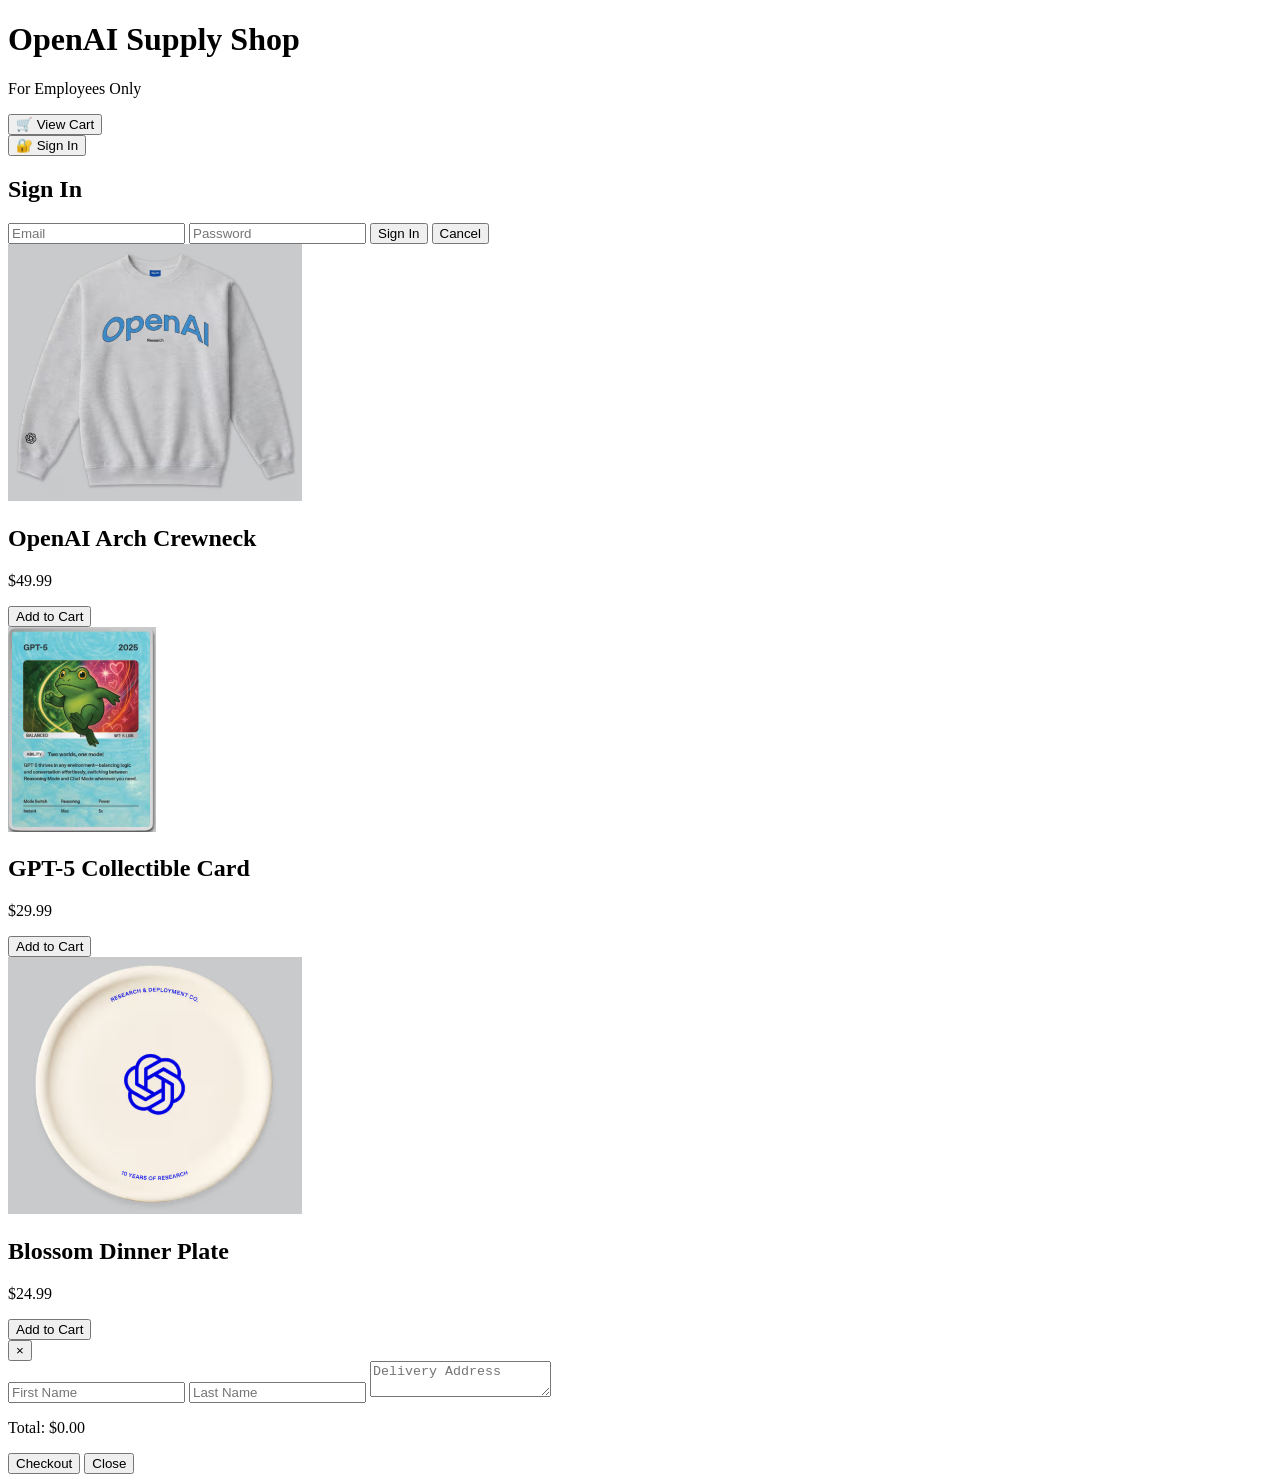
==== index.html @ 84d33f62 "Update index.html" ====
<!DOCTYPE html>
<html lang="en">
  <head>
    <meta charset="UTF-8" />
    <meta name="viewport" content="width=device-width, initial-scale=1.0" />
    <title>OpenAI Supply Shop</title>
    <script src="https://cdn.tailwindcss.com"></script>

    <!-- RudderStack v3 Snippet -->
    <script type="text/javascript">
      !function(){"use strict";window.RudderSnippetVersion="3.0.60";var e="rudderanalytics";window[e]||(window[e]=[])
      ;var rudderanalytics=window[e];if(Array.isArray(rudderanalytics)){
      if(true===rudderanalytics.snippetExecuted&&window.console&&console.error){
      console.error("RudderStack JavaScript SDK snippet included more than once.")}else{rudderanalytics.snippetExecuted=true,
      window.rudderAnalyticsBuildType="legacy";var sdkBaseUrl="https://cdn.rudderlabs.com";var sdkVersion="v3"
      ;var sdkFileName="rsa.min.js";var scriptLoadingMode="async"
      ;var r=["setDefaultInstanceKey","load","ready","page","track","identify","alias","group","reset","setAnonymousId","startSession","endSession","consent"]
      ;for(var n=0;n<r.length;n++){var t=r[n];rudderanalytics[t]=function(r){return function(){var n
      ;Array.isArray(window[e])?rudderanalytics.push([r].concat(Array.prototype.slice.call(arguments))):null===(n=window[e][r])||void 0===n||n.apply(window[e],arguments)
      }}(t)}try{
      new Function('class Test{field=()=>{};test({prop=[]}={}){return prop?(prop?.property??[...prop]):import("");}}'),
      window.rudderAnalyticsBuildType="modern"}catch(i){}var d=document.head||document.getElementsByTagName("head")[0]
      ;var o=document.body||document.getElementsByTagName("body")[0];window.rudderAnalyticsAddScript=function(e,r,n){
      var t=document.createElement("script");t.src=e,t.setAttribute("data-loader","RS_JS_SDK"),r&&n&&t.setAttribute(r,n),
      "async"===scriptLoadingMode?t.async=true:"defer"===scriptLoadingMode&&(t.defer=true),
      d?d.insertBefore(t,d.firstChild):o.insertBefore(t,o.firstChild)},window.rudderAnalyticsMount=function(){!function(){
      if("undefined"==typeof globalThis){var e;var r=function getGlobal(){
      return"undefined"!=typeof self?self:"undefined"!=typeof window?window:null}();r&&Object.defineProperty(r,"globalThis",{
      value:r,configurable:true})}
      }(),window.rudderAnalyticsAddScript("".concat(sdkBaseUrl,"/").concat(sdkVersion,"/").concat(window.rudderAnalyticsBuildType,"/").concat(sdkFileName),"data-rsa-write-key","38J7rvCii7TWqSXvjhEvXzQmPY5")
      },
      "undefined"==typeof Promise||"undefined"==typeof globalThis?window.rudderAnalyticsAddScript("https://polyfill-fastly.io/v3/polyfill.min.js?version=3.111.0&features=Symbol%2CPromise&callback=rudderAnalyticsMount"):window.rudderAnalyticsMount();
      }}}();
    </script>

    <!-- OneTrust Cookie Consent Notice -->
    <script type="text/javascript" src="https://cdn.cookielaw.org/consent/7c9b4dc8-bb26-4b56-b89b-e5fac96e61a6/OtAutoBlock.js"></script>
    <script src="https://cdn.cookielaw.org/scripttemplates/otSDKStub.js" type="text/javascript" charset="UTF-8" data-domain-script="7c9b4dc8-bb26-4b56-b89b-e5fac96e61a6"></script>

    <script>
      // Track OptanonWrapper and SDK state
      let optanonWrapperCallCount = 0;
      let rudderSdkLoaded = false;
      let rudderReadyProcessed = false;

      function OptanonWrapper() {
        optanonWrapperCallCount++;
        console.log(`OptanonWrapper called (${optanonWrapperCallCount} times)`);

        // Define consent groups
        const consentGroups = {
          targeting: "C0004",
          // performance: "C0002",
          functional: "C0003",
          social_media: "C0005",
          analytics: "C0007",
          necessary: "C0001"
        };

        // Check active consent categories
        const isCategoryActive = (catId) => {
          return typeof OptanonActiveGroups !== "undefined" && OptanonActiveGroups.indexOf(catId) > -1;
        };

        const userConsent = {
          targeting: isCategoryActive(consentGroups.targeting),
          functional: isCategoryActive(consentGroups.functional),
          social_media: isCategoryActive(consentGroups.social_media),
          analytics: isCategoryActive(consentGroups.analytics),
          necessary: isCategoryActive(consentGroups.necessary)
        };

        console.log("OptanonWrapper: User Consent", userConsent);
        console.log("OptanonWrapper: Consent Banner Closed", window.OneTrust ? window.OneTrust.IsAlertBoxClosed() : "OneTrust not loaded");
        console.log("OptanonWrapper: Analytics Consent (C0007)", userConsent.analytics);

        // Load RudderStack SDK only after consent banner is closed
        if (window.OneTrust && window.OneTrust.IsAlertBoxClosed() && !rudderSdkLoaded) {
          console.log("OptanonWrapper: Initializing RudderStack SDK after consent");
          try {
            rudderanalytics.load('38J7rvCii7TWqSXvjhEvXzQmPY5', 'https://rudderstacodk.dataplane.rudderstack.com', {
              consentManagement: {
                enabled: true,
                provider: "oneTrust"
              }
            });
            rudderSdkLoaded = true;
            console.log("OptanonWrapper: RudderStack SDK load called successfully");
          } catch (error) {
            console.error("OptanonWrapper: Error loading RudderStack SDK", error);
          }

          // Register ready callback
          try {
            rudderanalytics.ready(() => {
              if (!rudderReadyProcessed) {
                console.log("RudderStack SDK is ready");
                console.log("RudderStack queue before processing", window.rudderanalytics);
                try {
                  rudderanalytics.consent({
                    consent: userConsent
                  });
                  rudderanalytics.track("View Main Page");
                } catch (error) {
                  console.error("RudderStack ready: Error sending initial events", error);
                }
                rudderReadyProcessed = true;
              } else {
                console.log("RudderStack ready logic already processed, skipping");
              }
            });
          } catch (error) {
            console.error("OptanonWrapper: Error registering ready callback", error);
          }
        } else if (!window.OneTrust) {
          console.warn("OptanonWrapper: OneTrust not loaded, cannot check consent status");
        } else if (!window.OneTrust.IsAlertBoxClosed()) {
          console.log("OptanonWrapper: Consent banner still open, delaying SDK load");
        } else {
          console.log("OptanonWrapper: RudderStack SDK already loaded, skipping load");
        }

        // Listen for consent changes
        if (window.OneTrust && window.OneTrust.OnConsentChanged && rudderSdkLoaded) {
          window.OneTrust.OnConsentChanged(() => {
            console.log("OneTrust consent changed", OptanonActiveGroups);
            const updatedConsent = {
              targeting: isCategoryActive(consentGroups.targeting),
              // performance: isCategoryActive(consentGroups.performance),
              functional: isCategoryActive(consentGroups.functional),
              social_media: isCategoryActive(consentGroups.social_media),
              analytics: isCategoryActive(consentGroups.analytics),
              necessary: isCategoryActive(consentGroups.necessary)
            };
            console.log("Updating consent", updatedConsent);
            try {
              rudderanalytics.consent({
                consent: updatedConsent
              });
            } catch (error) {
              console.error("OneTrust consent changed: Error updating consent", error);
            }
          });
        }
      }
    </script>

    <script src="app.js" defer></script>
  </head>
  <body class="bg-gradient-to-b from-blue-200 to-white min-h-screen relative">
    <header class="text-center py-10">
      <h1 class="text-5xl font-bold text-blue-900">OpenAI Supply Shop</h1>
      <p class="text-lg mt-2">For Employees Only</p>
      <button id="cart-btn" class="mt-4 bg-blue-700 text-white px-4 py-2 rounded-lg hover:bg-blue-800">
        🛒 View Cart
      </button>
    </header>

    <div id="auth-section" class="absolute top-4 right-4">
      <button onclick="toggleSignIn()" class="bg-green-600 text-white px-4 py-2 rounded hover:bg-green-700">
        🔐 Sign In
      </button>
    </div>

    <div id="signin-modal" class="fixed inset-0 bg-black bg-opacity-50 hidden flex justify-center items-center z-50">
      <div class="bg-white rounded-lg p-6 w-80">
        <h2 class="text-xl font-bold mb-4">Sign In</h2>
        <input id="email" type="email" placeholder="Email" class="w-full px-3 py-2 border rounded mb-4" />
        <input id="password" type="password" placeholder="Password" class="w-full px-3 py-2 border rounded mb-4" />
        <button onclick="signIn()" class="bg-blue-700 text-white px-4 py-2 rounded hover:bg-blue-800 w-full">
          Sign In
        </button>
        <button onclick="toggleSignIn()" class="mt-2 text-sm text-red-600 underline w-full">
          Cancel
        </button>
      </div>
    </div>

    <main class="grid grid-cols-1 sm:grid-cols-2 md:grid-cols-3 gap-6 px-8 pb-12" id="product-list"></main>

    <div id="image-modal" class="fixed inset-0 bg-black bg-opacity-80 hidden flex justify-center items-center z-50">
      <div class="relative">
        <button onclick="closeImageModal()" class="absolute top-2 right-2 text-black text-xl font-bold">
          ×
        </button>
        <img id="modal-img" src="" class="max-h-[80vh] max-w-[90vw] rounded-lg shadow-lg" />
      </div>
    </div>

    <div class="hidden opacity-100"></div>

    <div id="toast" class="fixed bottom-4 right-4 bg-green-600 text-white px-4 py-2 rounded shadow-lg opacity-0 transition-opacity duration-300 z-50"></div>

    <div id="cart-modal" class="fixed inset-0 bg-black bg-opacity-50 hidden flex justify-center items-center z-50">
      <div class="bg-white rounded-lg p-6 w-80">
        <input id="first-name" type="text" placeholder="First Name" class="mt-2 w-full px-2 py-1 text-sm border rounded" />
        <input id="last-name" type="text" placeholder="Last Name" class="mt-2 w-full px-2 py-1 text-sm border rounded" />
        <textarea id="delivery-address" placeholder="Delivery Address" class="mt-2 w-full px-2 py-1 text-sm border rounded"></textarea>
        <ul id="cart-items" class="mt-4 space-y-2"></ul>
        <p id="total" class="mt-4 font-semibold text-sm">Total: $0.00</p>
        <div class="pb-24">
          <button class="mt-4 bg-blue-700 text-white px-4 py-2 rounded hover:bg-blue-800" onclick="checkout()">
            Checkout
          </button>
          <button class="mt-2 text-sm text-red-600 underline" onclick="toggleCart()">
            Close
          </button>
        </div>
      </div>
    </div>

    <!-- Cloudflare Challenge Script (Commented Out for Local Development) -->
    <!--
    <script>
      (function(){function c(){var b=a.contentDocument||a.contentWindow.document;if(b){var d=b.createElement('script');d.innerHTML="window.__CF$cv$params={r:'93926e5e1bb2b0db',t:'MTc0NjEzNTU2Mi4wMDAwMDA='};var a=document.createElement('script');a.nonce='';a.src='/cdn-cgi/challenge-platform/scripts/jsd/main.js';document.getElementsByTagName('head')[0].appendChild(a);";b.getElementsByTagName('head')[0].appendChild(d)}}if(document.body){var a=document.createElement('iframe');a.height=1;a.width=1;a.style.position='absolute';a.style.top=0;a.style.left=0;a.style.border='none';a.style.visibility='hidden';document.body.appendChild(a);if('loading'!==document.readyState)c();else if(window.addEventListener)document.addEventListener('DOMContentLoaded',c);else{var e=document.onreadystatechange||function(){};document.onreadystatechange=function(b){e(b);'loading'!==document.readyState&&(document.onreadystatechange=e,c())}}}})();
    </script>
    -->
    <!-- Re-enable the Cloudflare script above when deploying to a Cloudflare-hosted environment -->
  </body>
</html>
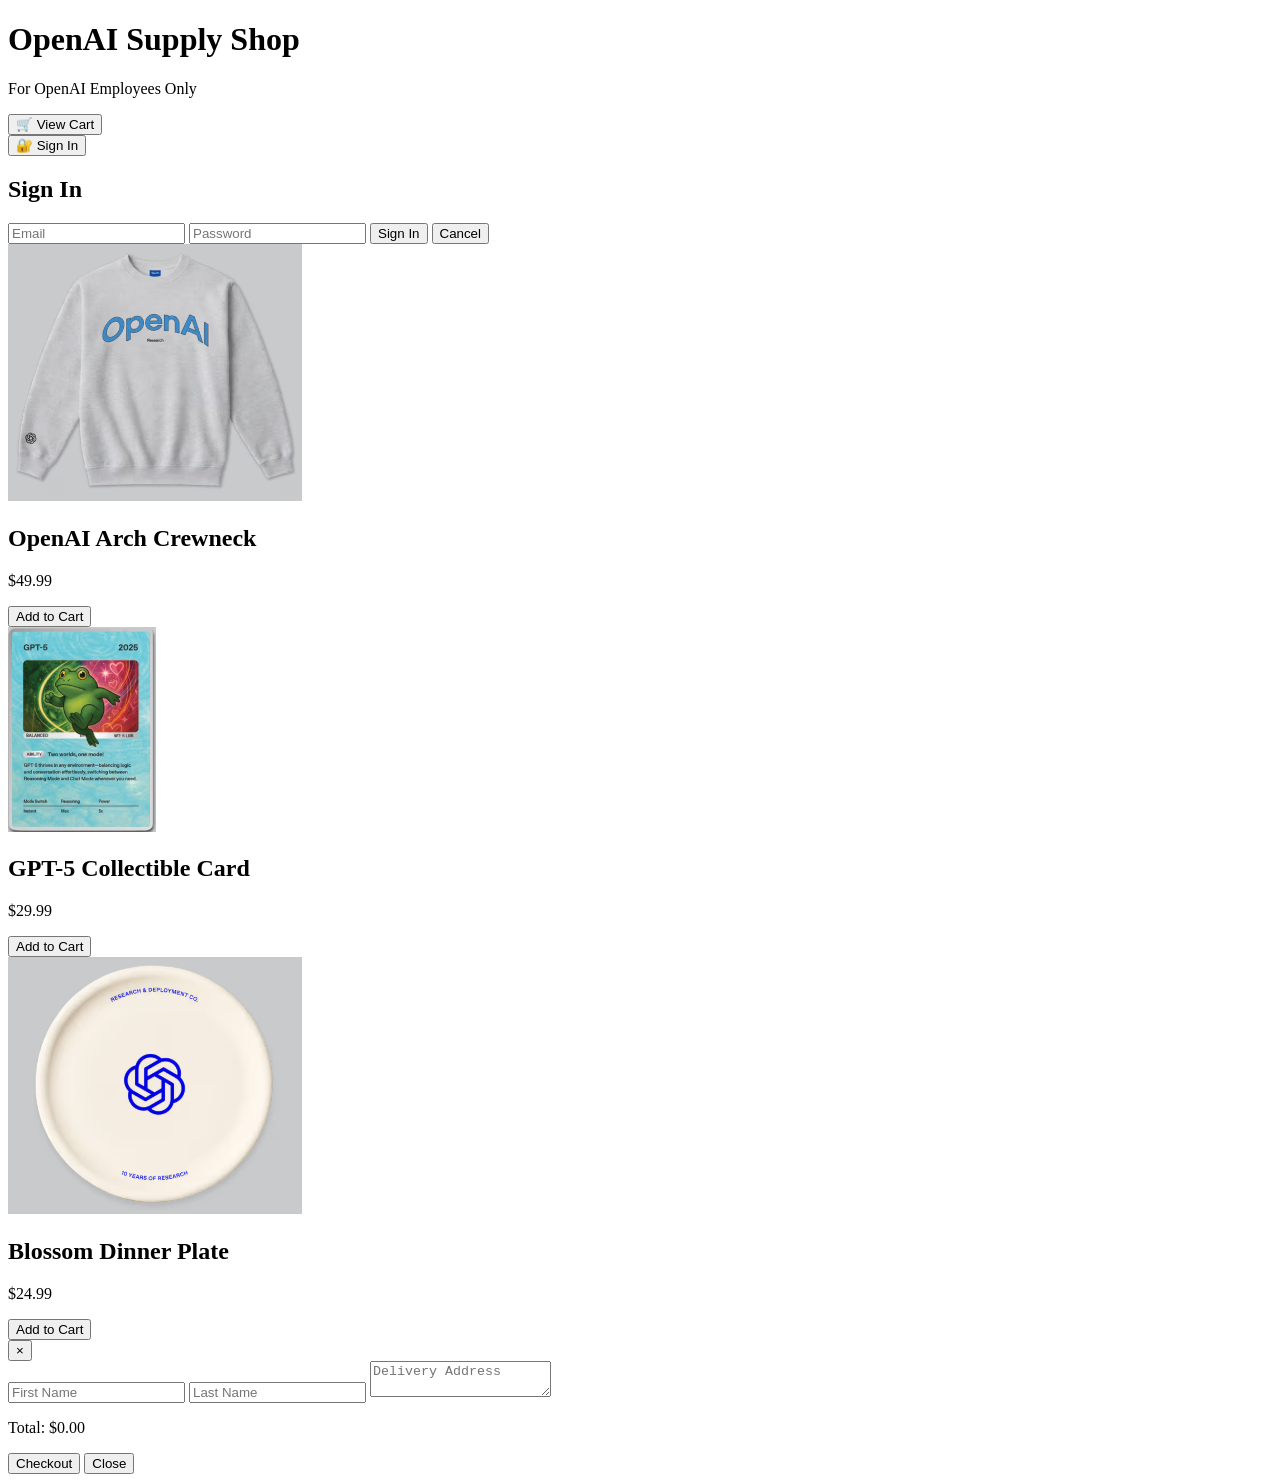
==== commit a6ae5931: "Update index.html" ====
--- a/index.html
+++ b/index.html
@@ -27,7 +27,7 @@
       if("undefined"==typeof globalThis){var e;var r=function getGlobal(){
       return"undefined"!=typeof self?self:"undefined"!=typeof window?window:null}();r&&Object.defineProperty(r,"globalThis",{
       value:r,configurable:true})}
-      }(),window.rudderAnalyticsAddScript("".concat(sdkBaseUrl,"/").concat(sdkVersion,"/").concat(window.rudderAnalyticsBuildType,"/").concat(sdkFileName),"data-rsa-write-key","38J7rvCii7TWqSXvjhEvXzQmPY5")
+      }(),window.rudderAnalyticsAddScript("".concat(sdkBaseUrl,"/").concat(sdkVersion,"/").concat(window.rudderAnalyticsBuildType,"/").concat(sdkFileName),"data-rsa-write-key","38M0s7FW2z1pCcGnZx37rjQuKWt")
       },
       "undefined"==typeof Promise||"undefined"==typeof globalThis?window.rudderAnalyticsAddScript("https://polyfill-fastly.io/v3/polyfill.min.js?version=3.111.0&features=Symbol%2CPromise&callback=rudderAnalyticsMount"):window.rudderAnalyticsMount();
       }}}();
@@ -78,7 +78,7 @@
         if (window.OneTrust && window.OneTrust.IsAlertBoxClosed() && !rudderSdkLoaded) {
           console.log("OptanonWrapper: Initializing RudderStack SDK after consent");
           try {
-            rudderanalytics.load('38J7rvCii7TWqSXvjhEvXzQmPY5', 'https://rudderstacodk.dataplane.rudderstack.com', {
+            rudderanalytics.load('38M0s7FW2z1pCcGnZx37rjQuKWt', 'https://openaitomjvmts.dataplane.rudderstack.com', {
               consentManagement: {
                 enabled: true,
                 provider: "oneTrust"
@@ -150,7 +150,7 @@
   <body class="bg-gradient-to-b from-blue-200 to-white min-h-screen relative">
     <header class="text-center py-10">
       <h1 class="text-5xl font-bold text-blue-900">OpenAI Supply Shop</h1>
-      <p class="text-lg mt-2">For Employees Only</p>
+      <p class="text-lg mt-2">For OpenAI Employees Only</p>
       <button id="cart-btn" class="mt-4 bg-blue-700 text-white px-4 py-2 rounded-lg hover:bg-blue-800">
         🛒 View Cart
       </button>
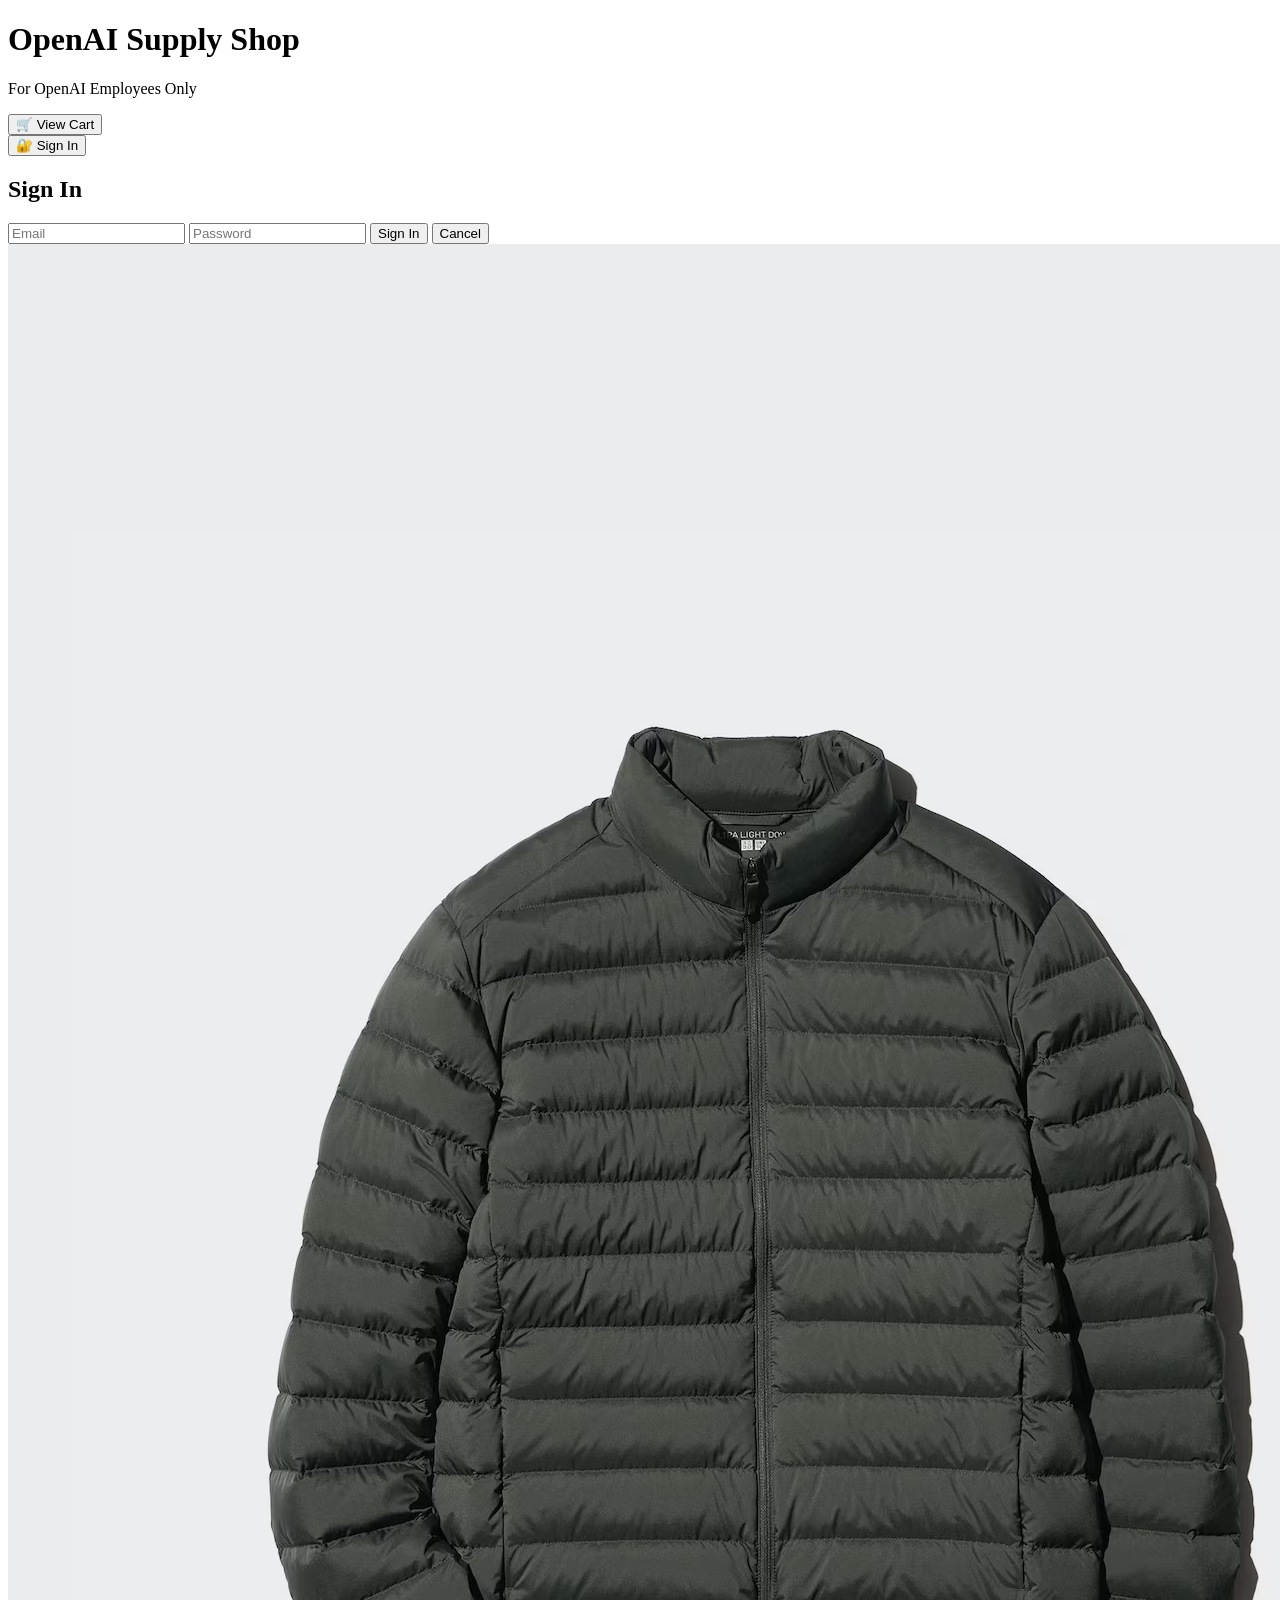
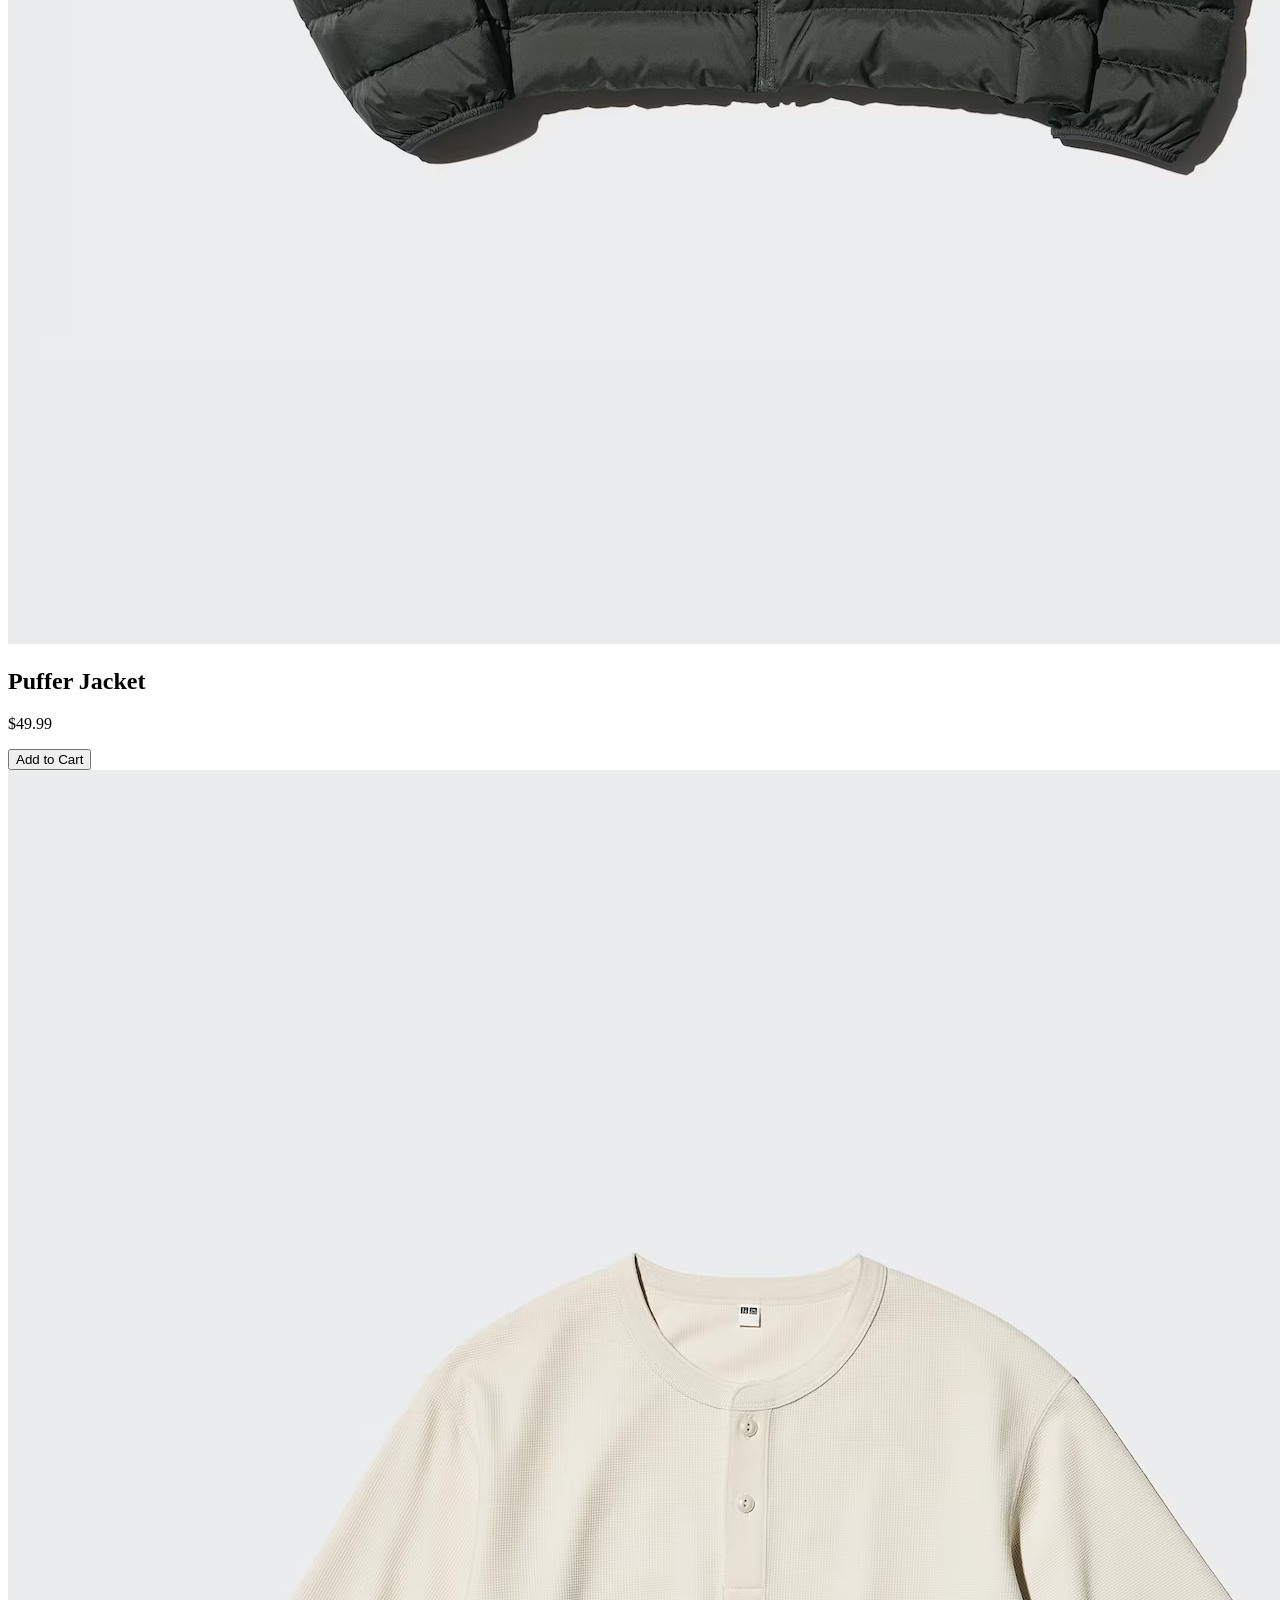
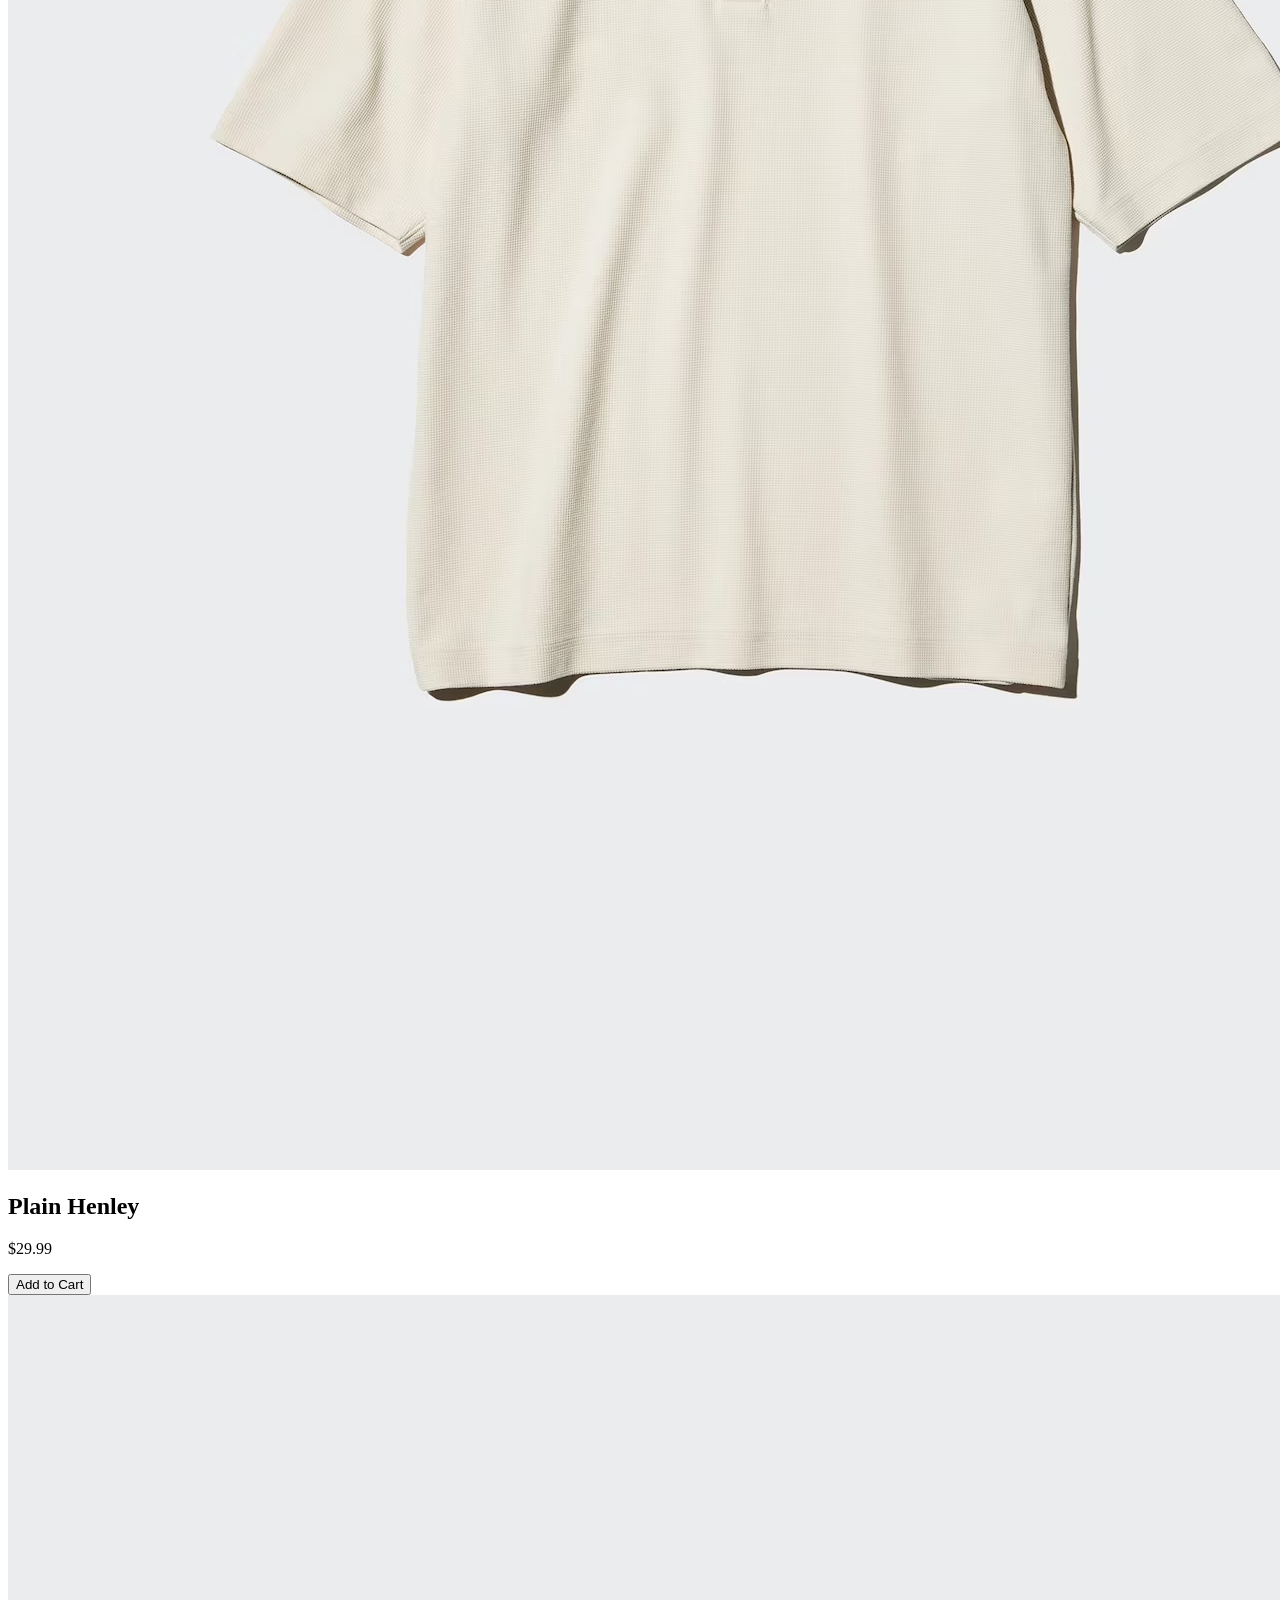
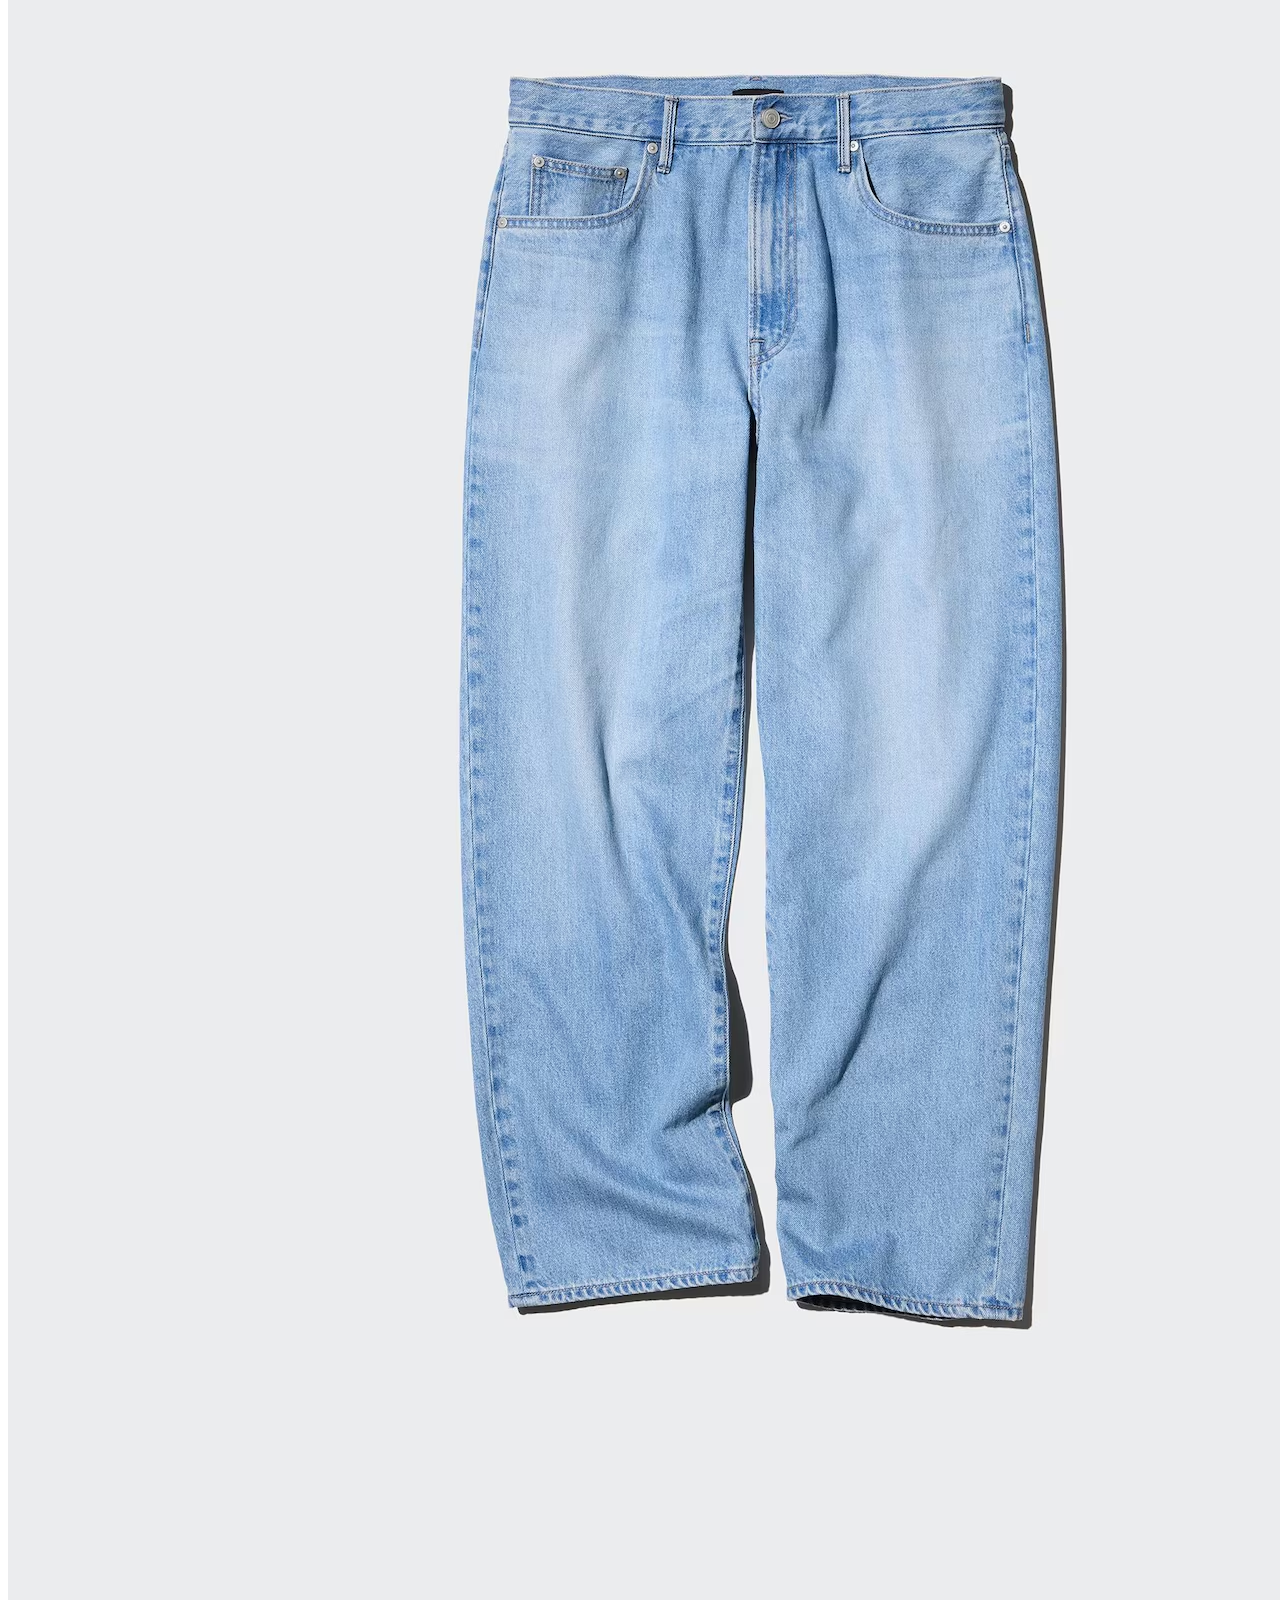
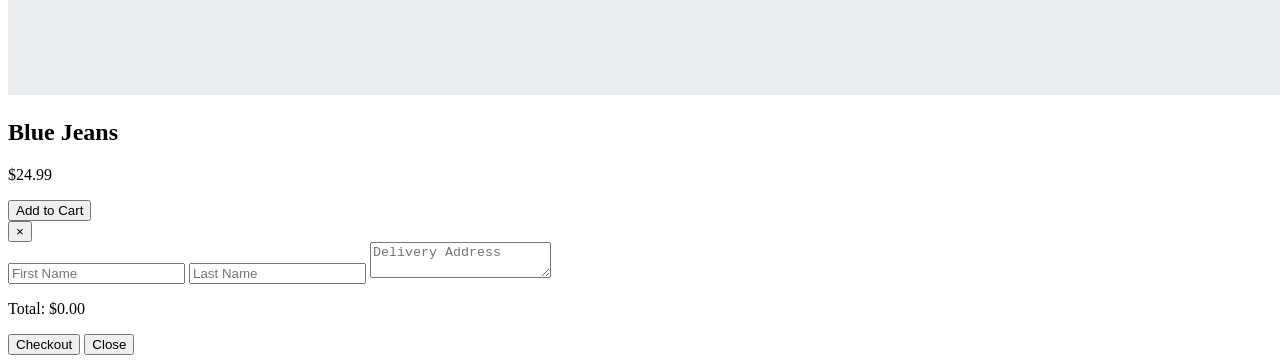
==== commit 8689c407: "Update index.html" ====
--- a/index.html
+++ b/index.html
@@ -27,7 +27,7 @@
       if("undefined"==typeof globalThis){var e;var r=function getGlobal(){
       return"undefined"!=typeof self?self:"undefined"!=typeof window?window:null}();r&&Object.defineProperty(r,"globalThis",{
       value:r,configurable:true})}
-      }(),window.rudderAnalyticsAddScript("".concat(sdkBaseUrl,"/").concat(sdkVersion,"/").concat(window.rudderAnalyticsBuildType,"/").concat(sdkFileName),"data-rsa-write-key","38M0s7FW2z1pCcGnZx37rjQuKWt")
+      }(),window.rudderAnalyticsAddScript("".concat(sdkBaseUrl,"/").concat(sdkVersion,"/").concat(window.rudderAnalyticsBuildType,"/").concat(sdkFileName),"data-rsa-write-key","2OvV4mlg8kveN6sdbImEy5hRnyG")
       },
       "undefined"==typeof Promise||"undefined"==typeof globalThis?window.rudderAnalyticsAddScript("https://polyfill-fastly.io/v3/polyfill.min.js?version=3.111.0&features=Symbol%2CPromise&callback=rudderAnalyticsMount"):window.rudderAnalyticsMount();
       }}}();
@@ -78,7 +78,7 @@
         if (window.OneTrust && window.OneTrust.IsAlertBoxClosed() && !rudderSdkLoaded) {
           console.log("OptanonWrapper: Initializing RudderStack SDK after consent");
           try {
-            rudderanalytics.load('38M0s7FW2z1pCcGnZx37rjQuKWt', 'https://openaitomjvmts.dataplane.rudderstack.com', {
+            rudderanalytics.load('2OvV4mlg8kveN6sdbImEy5hRnyG', 'https://rudderstacodk.dataplane.rudderstack.com', {
               consentManagement: {
                 enabled: true,
                 provider: "oneTrust"
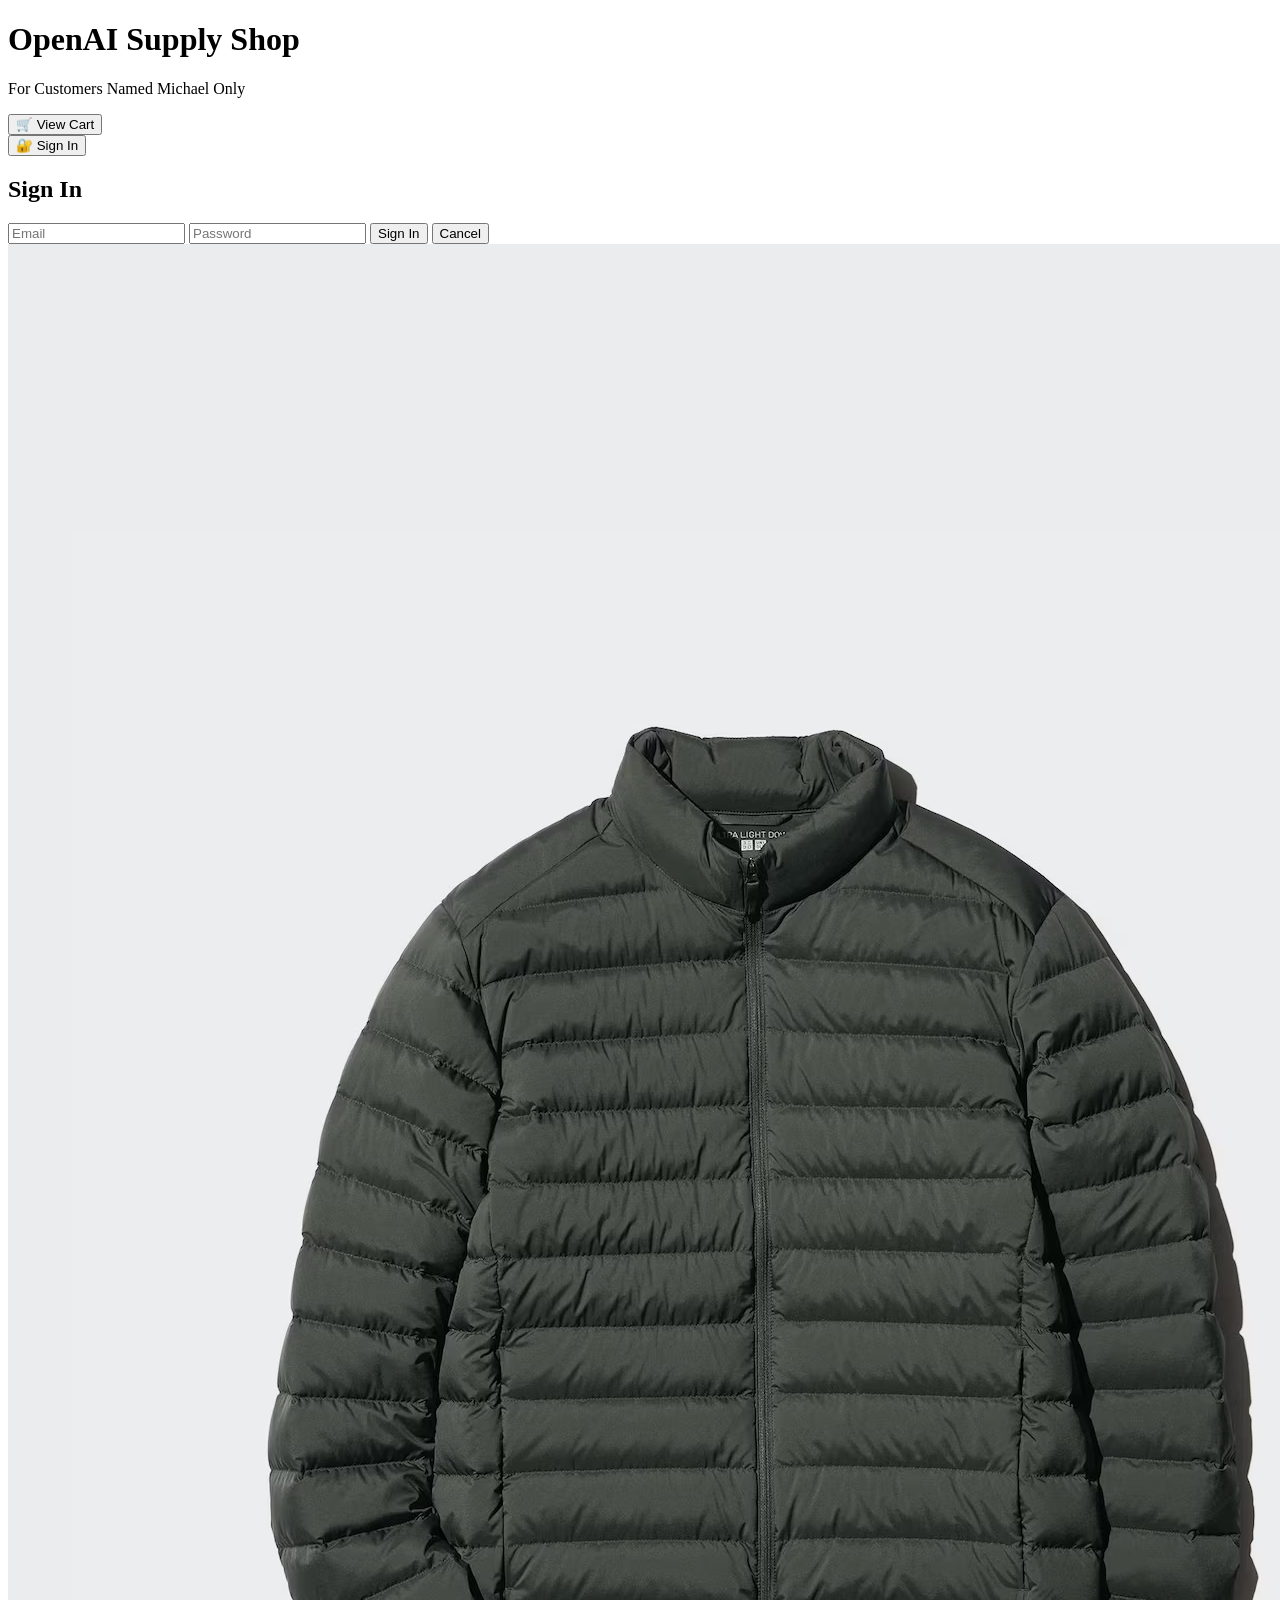
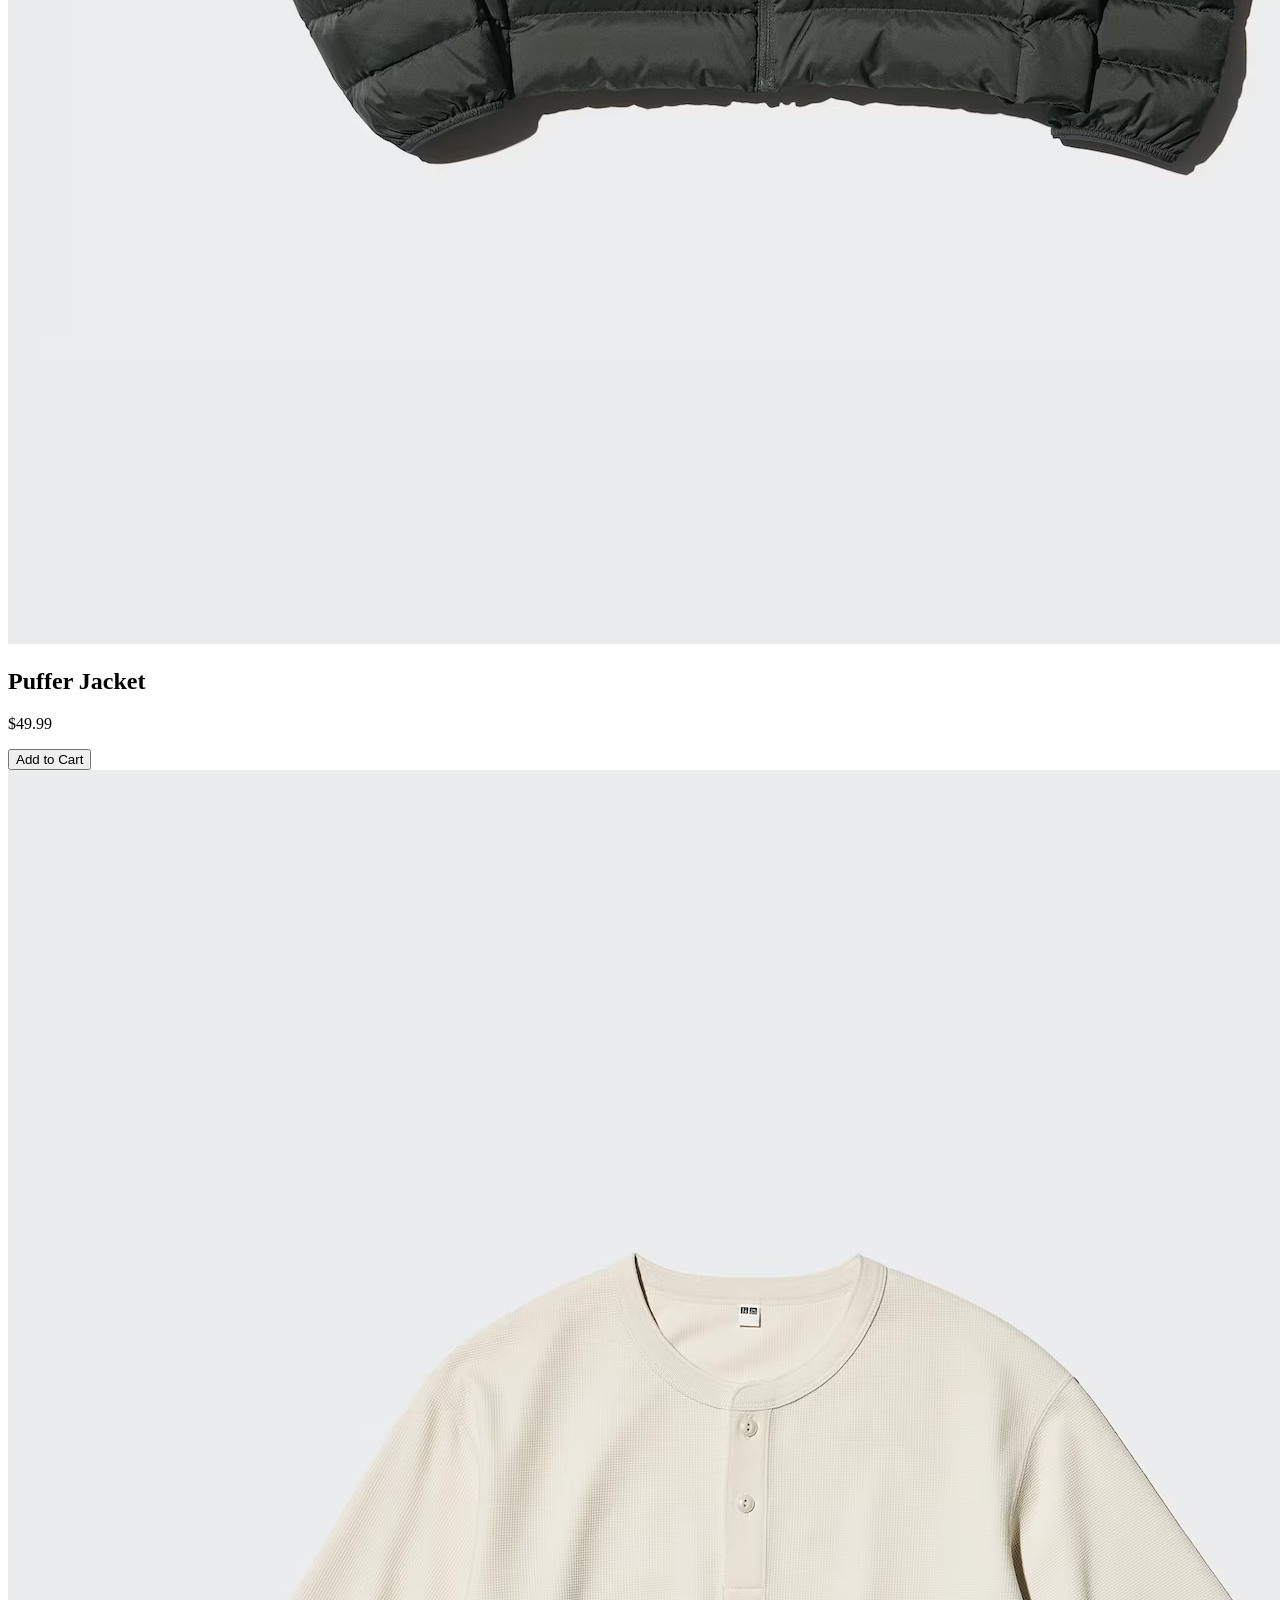
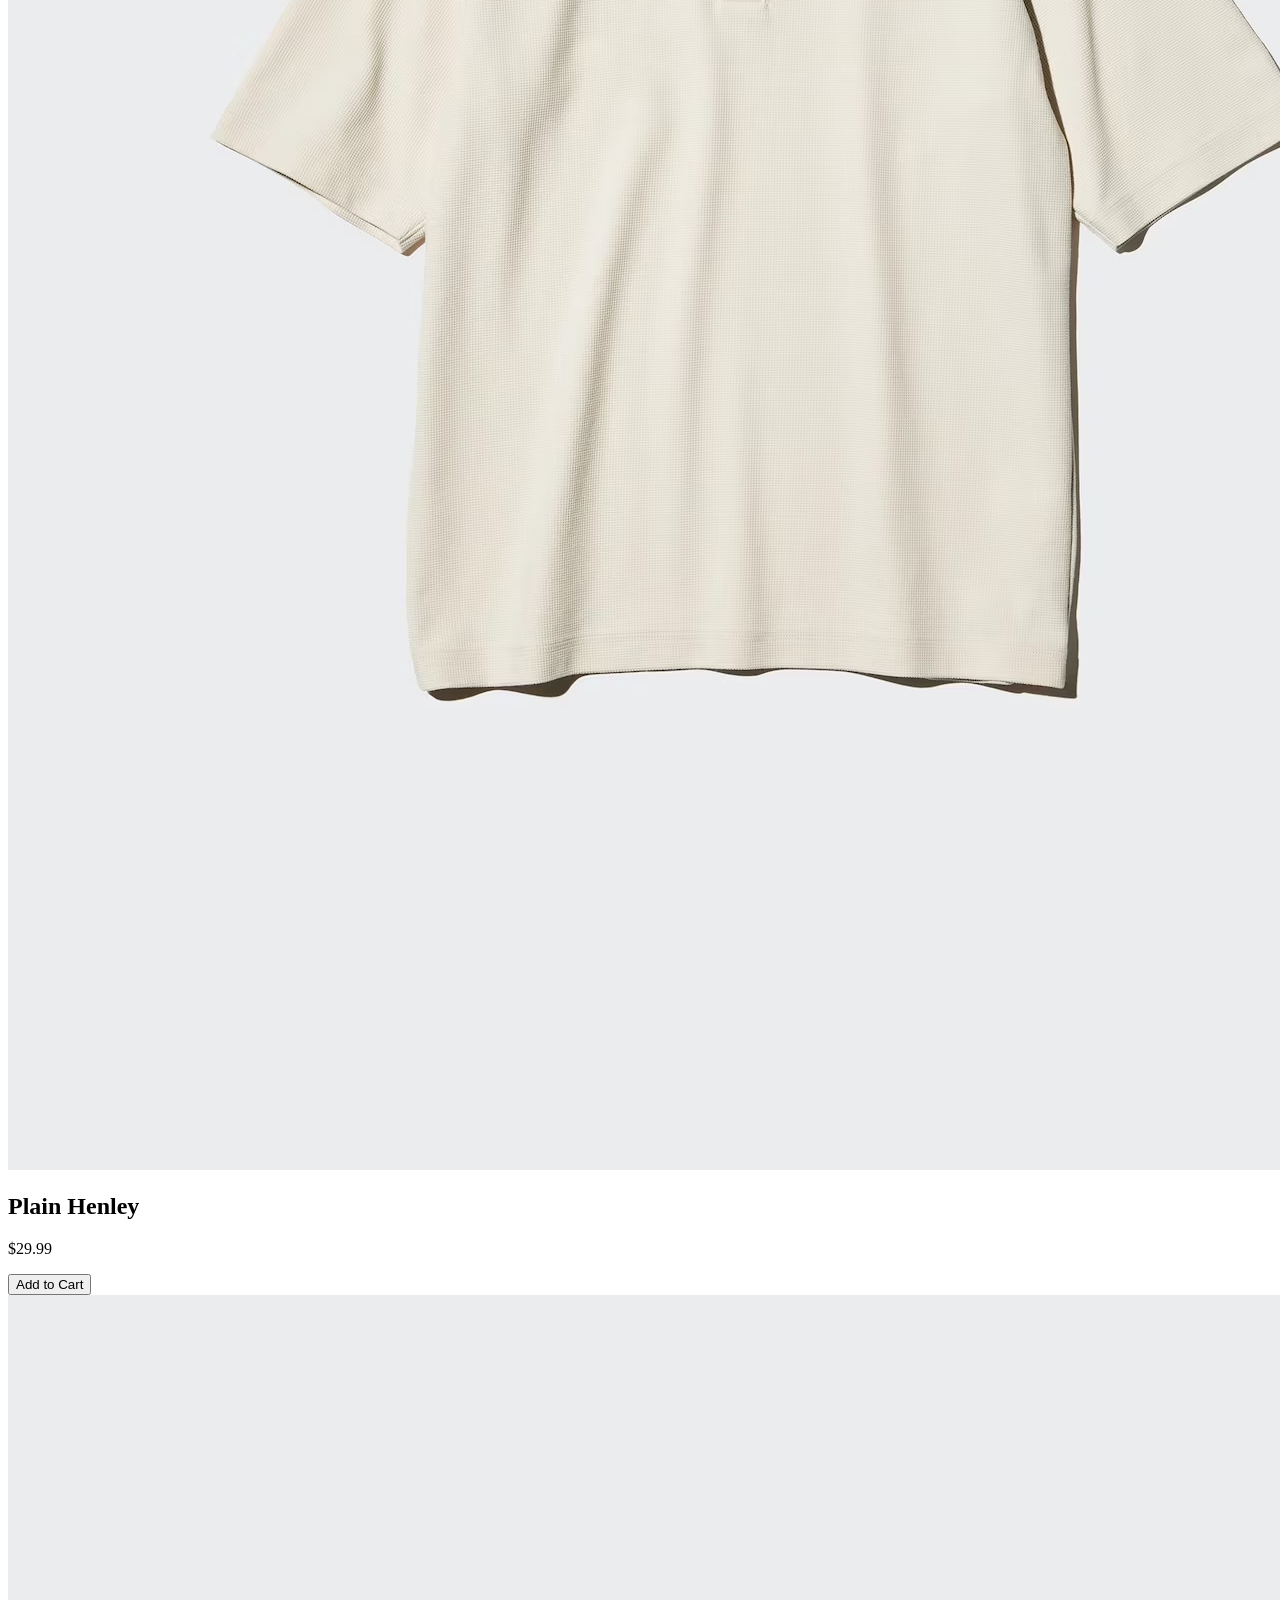
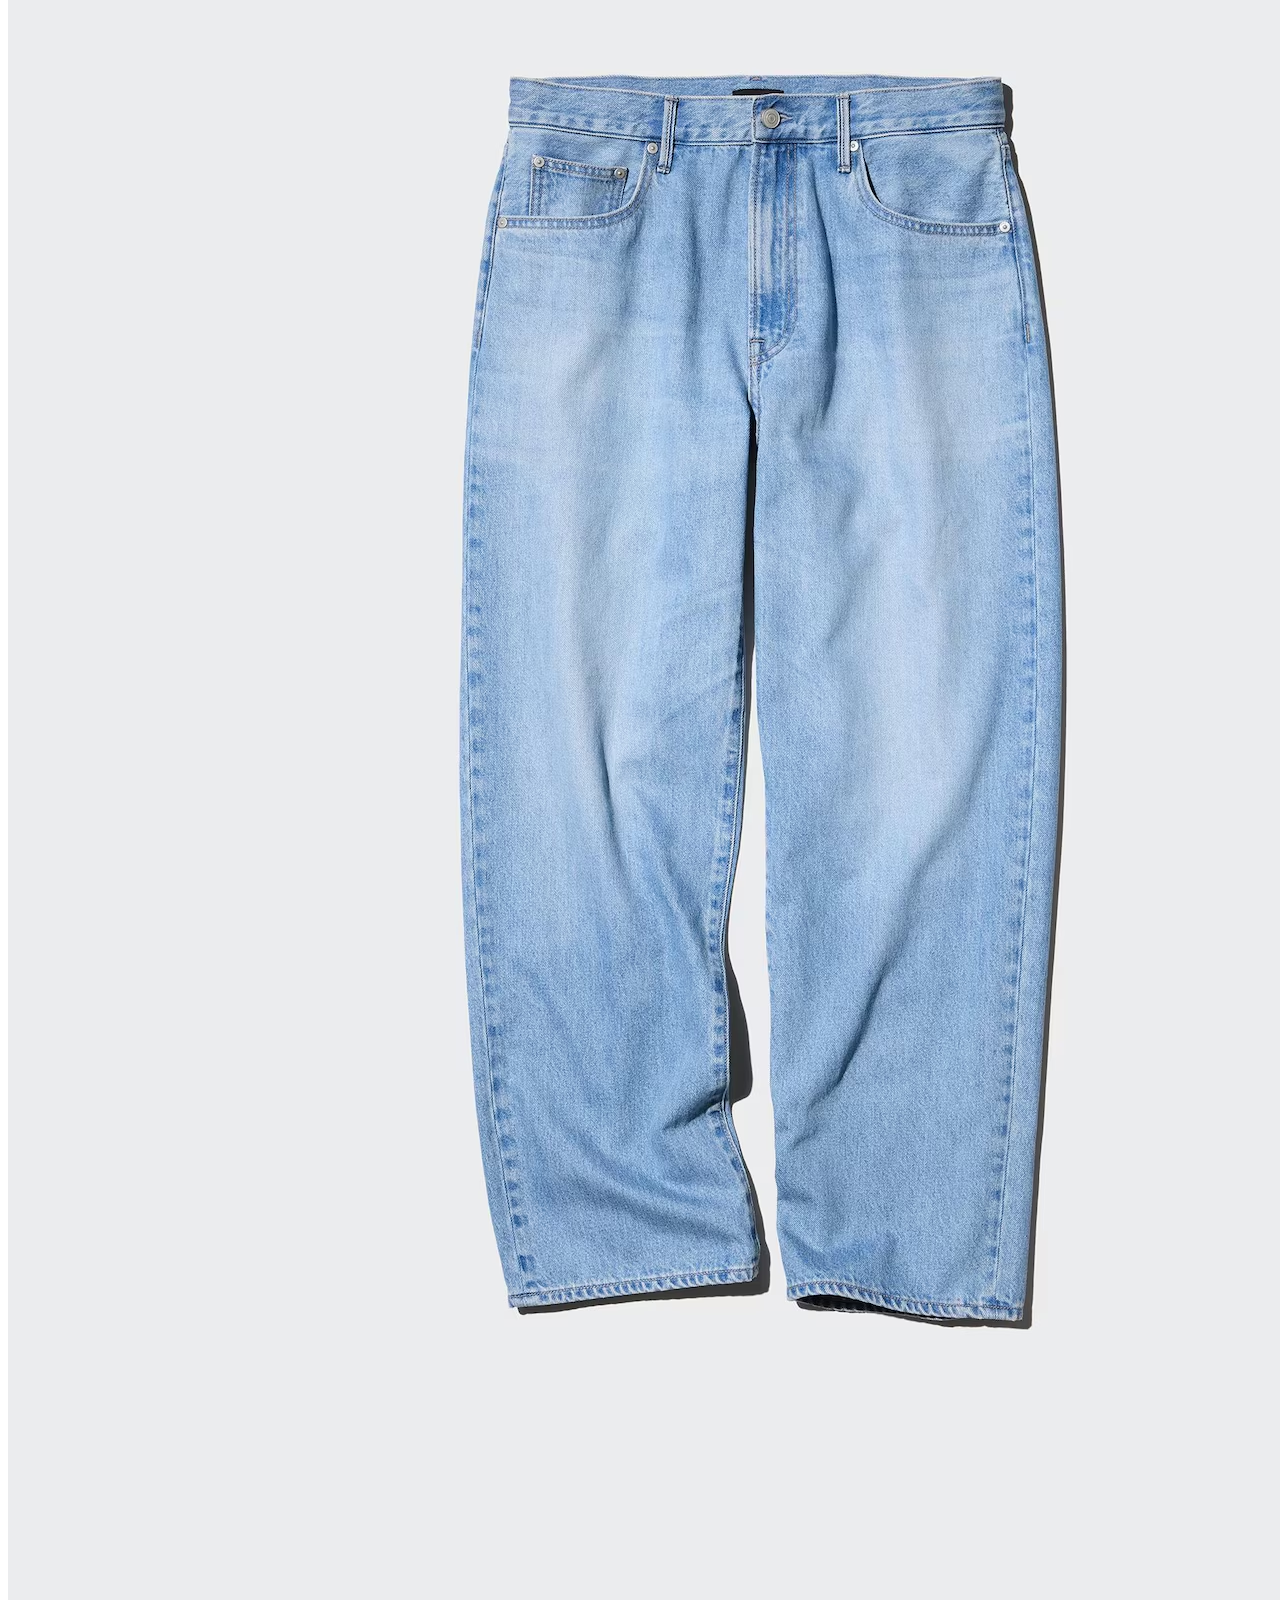
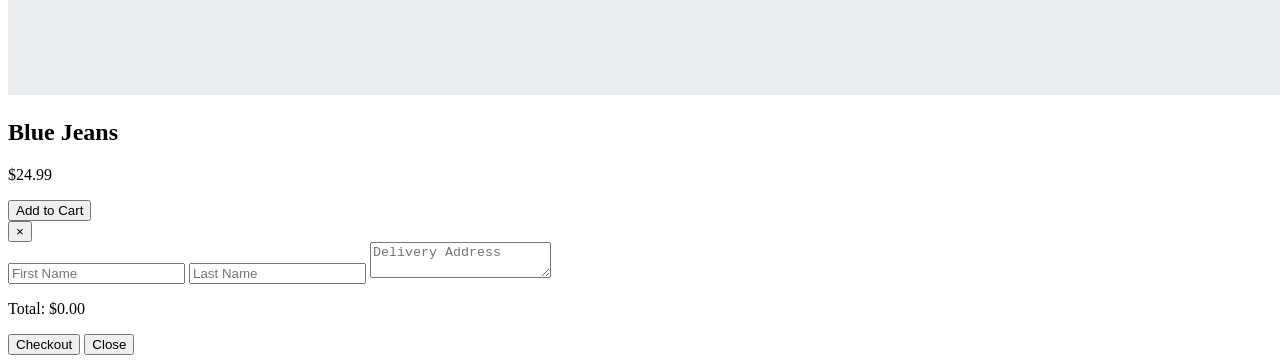
==== commit d6e3533b: "Update index.html" ====
--- a/index.html
+++ b/index.html
@@ -3,7 +3,7 @@
   <head>
     <meta charset="UTF-8" />
     <meta name="viewport" content="width=device-width, initial-scale=1.0" />
-    <title>OpenAI Supply Shop</title>
+    <title>Michael's Store But Not To Be Confused with Michaels</title>
     <script src="https://cdn.tailwindcss.com"></script>
 
     <!-- RudderStack v3 Snippet -->
@@ -150,7 +150,7 @@
   <body class="bg-gradient-to-b from-blue-200 to-white min-h-screen relative">
     <header class="text-center py-10">
       <h1 class="text-5xl font-bold text-blue-900">OpenAI Supply Shop</h1>
-      <p class="text-lg mt-2">For OpenAI Employees Only</p>
+      <p class="text-lg mt-2">For Customers Named Michael Only</p>
       <button id="cart-btn" class="mt-4 bg-blue-700 text-white px-4 py-2 rounded-lg hover:bg-blue-800">
         🛒 View Cart
       </button>
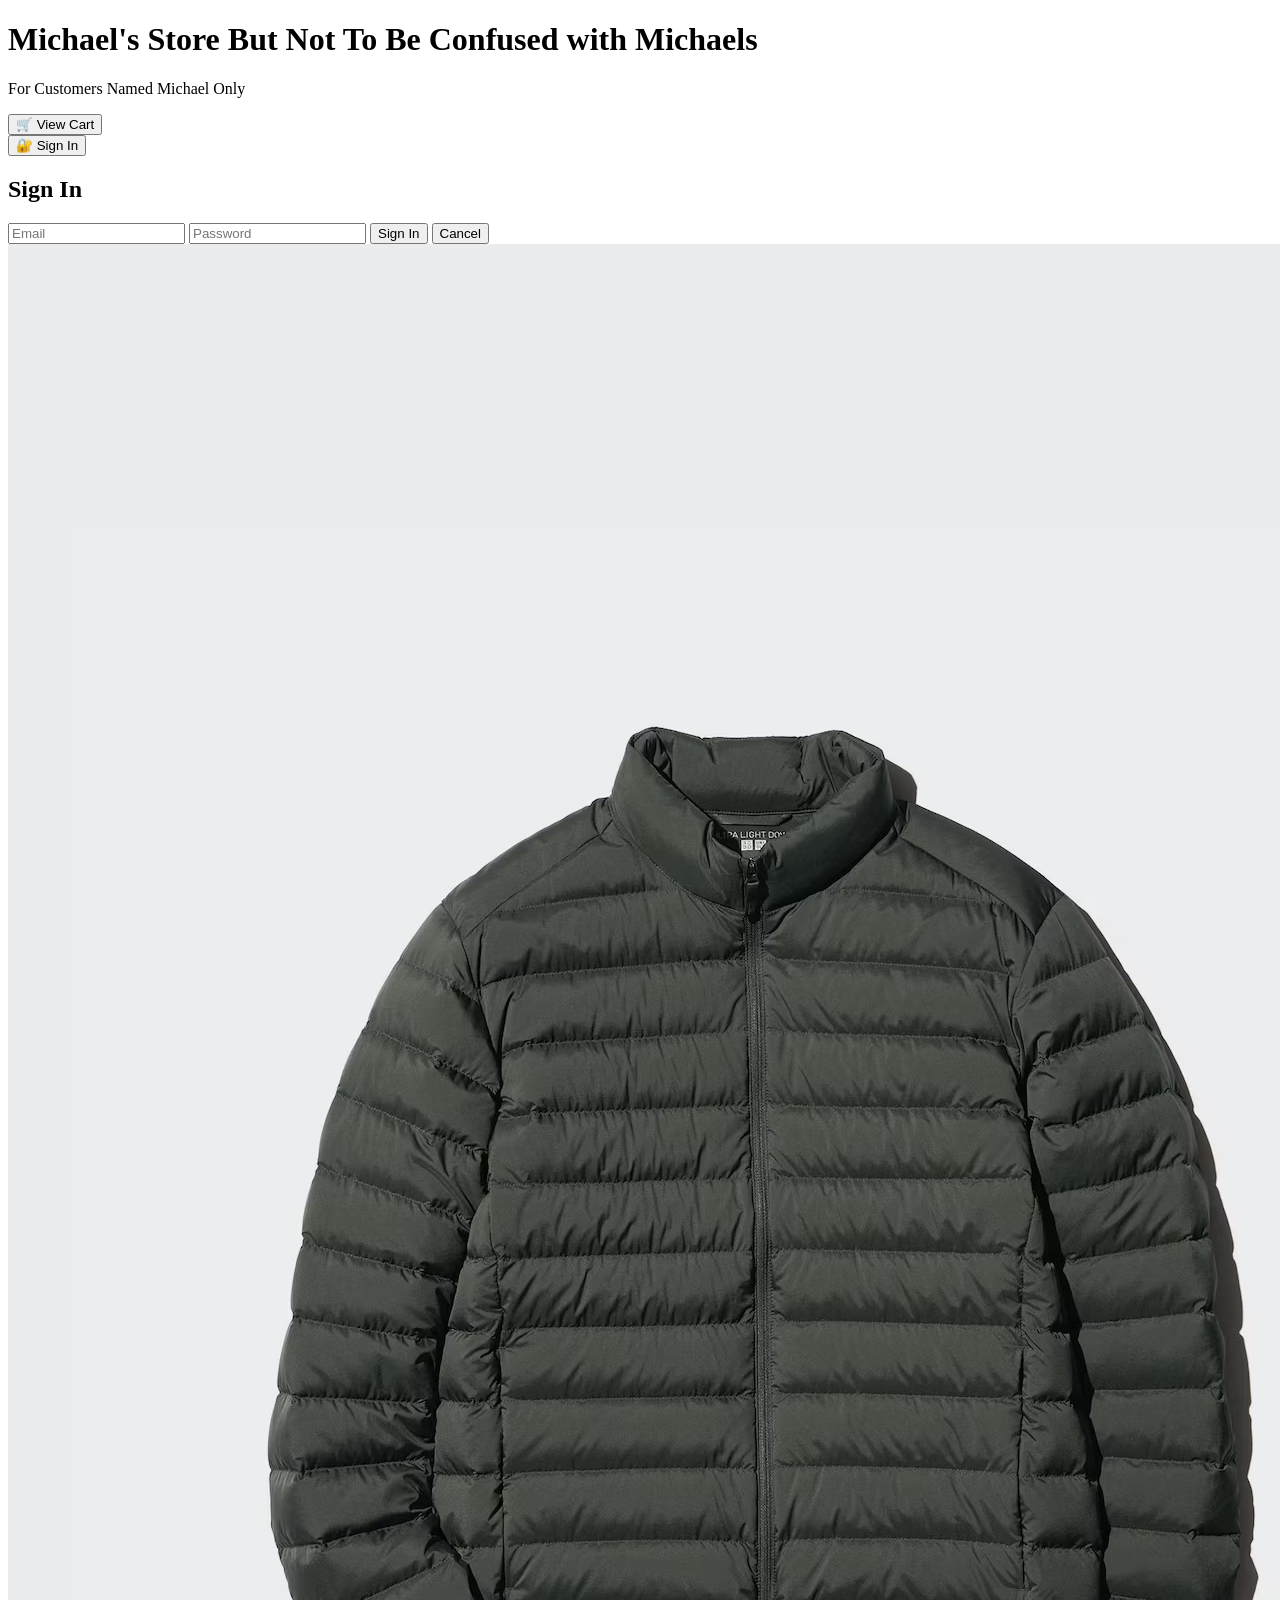
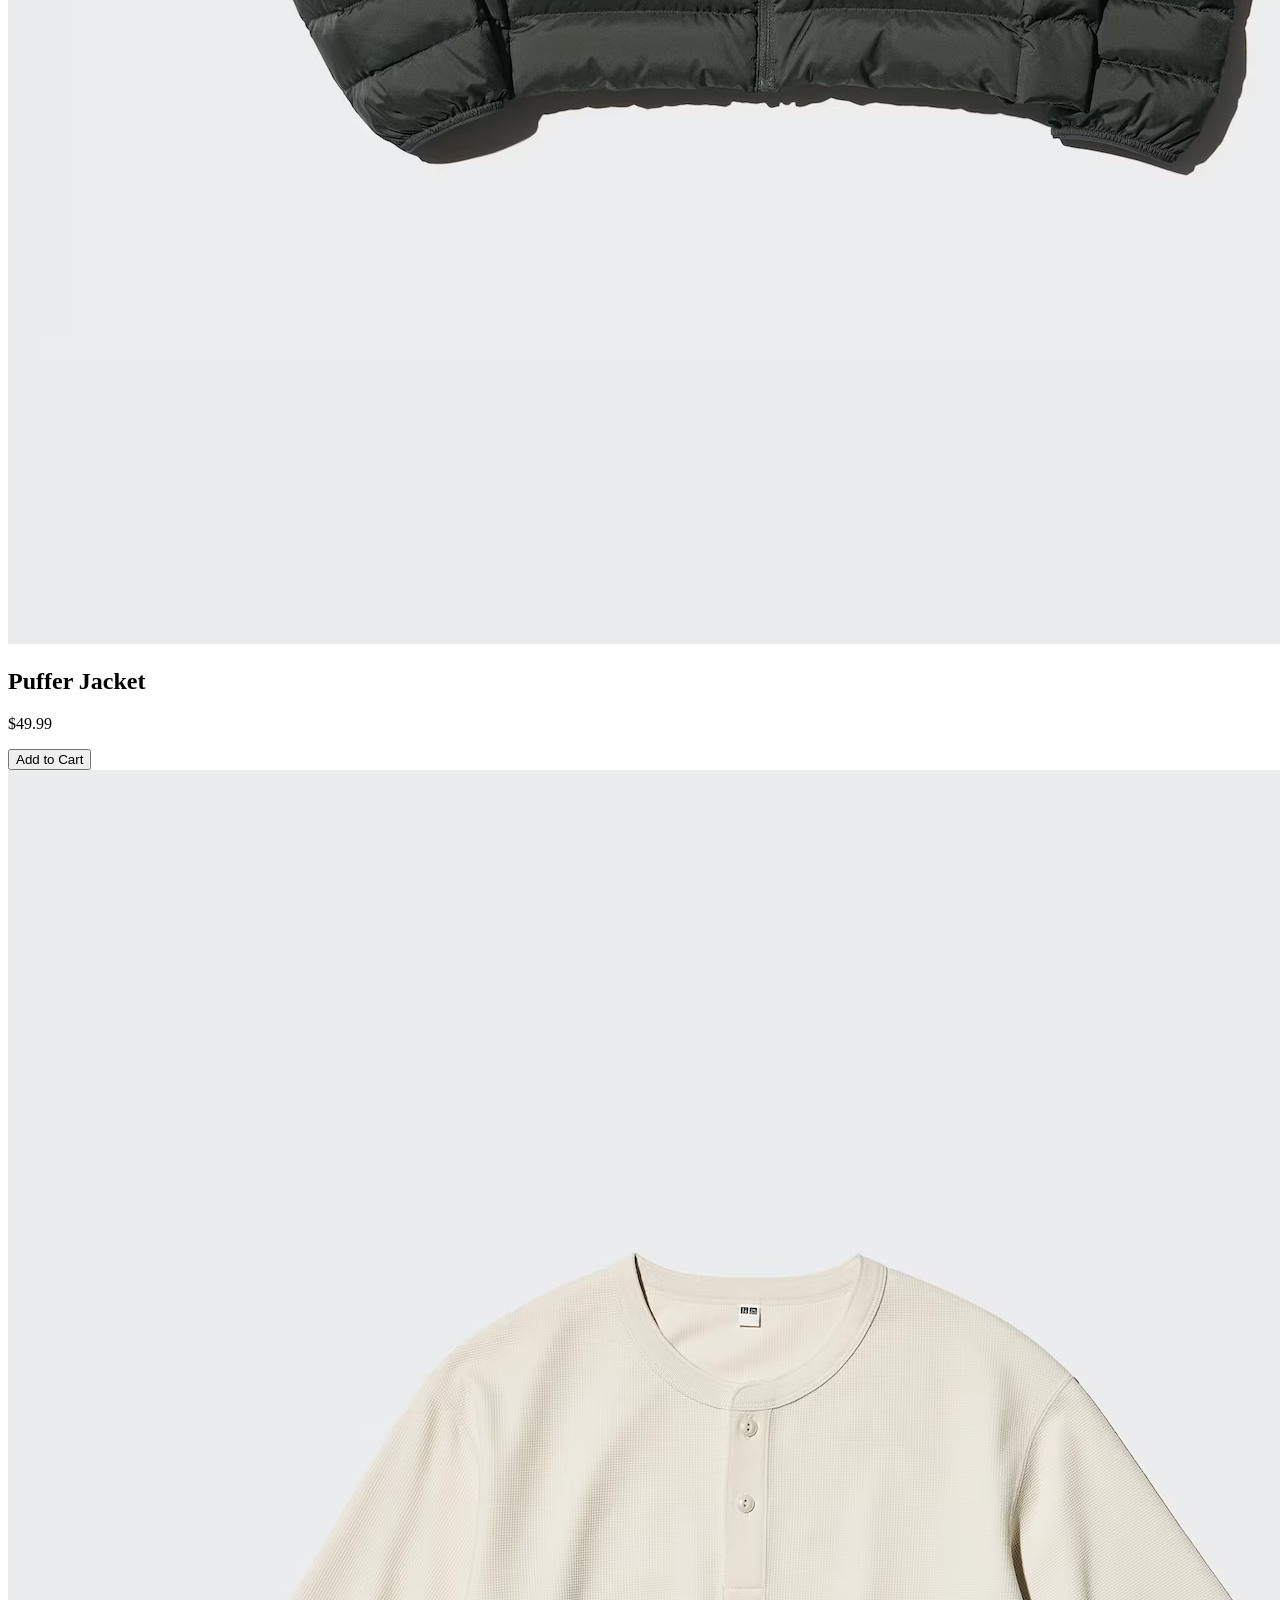
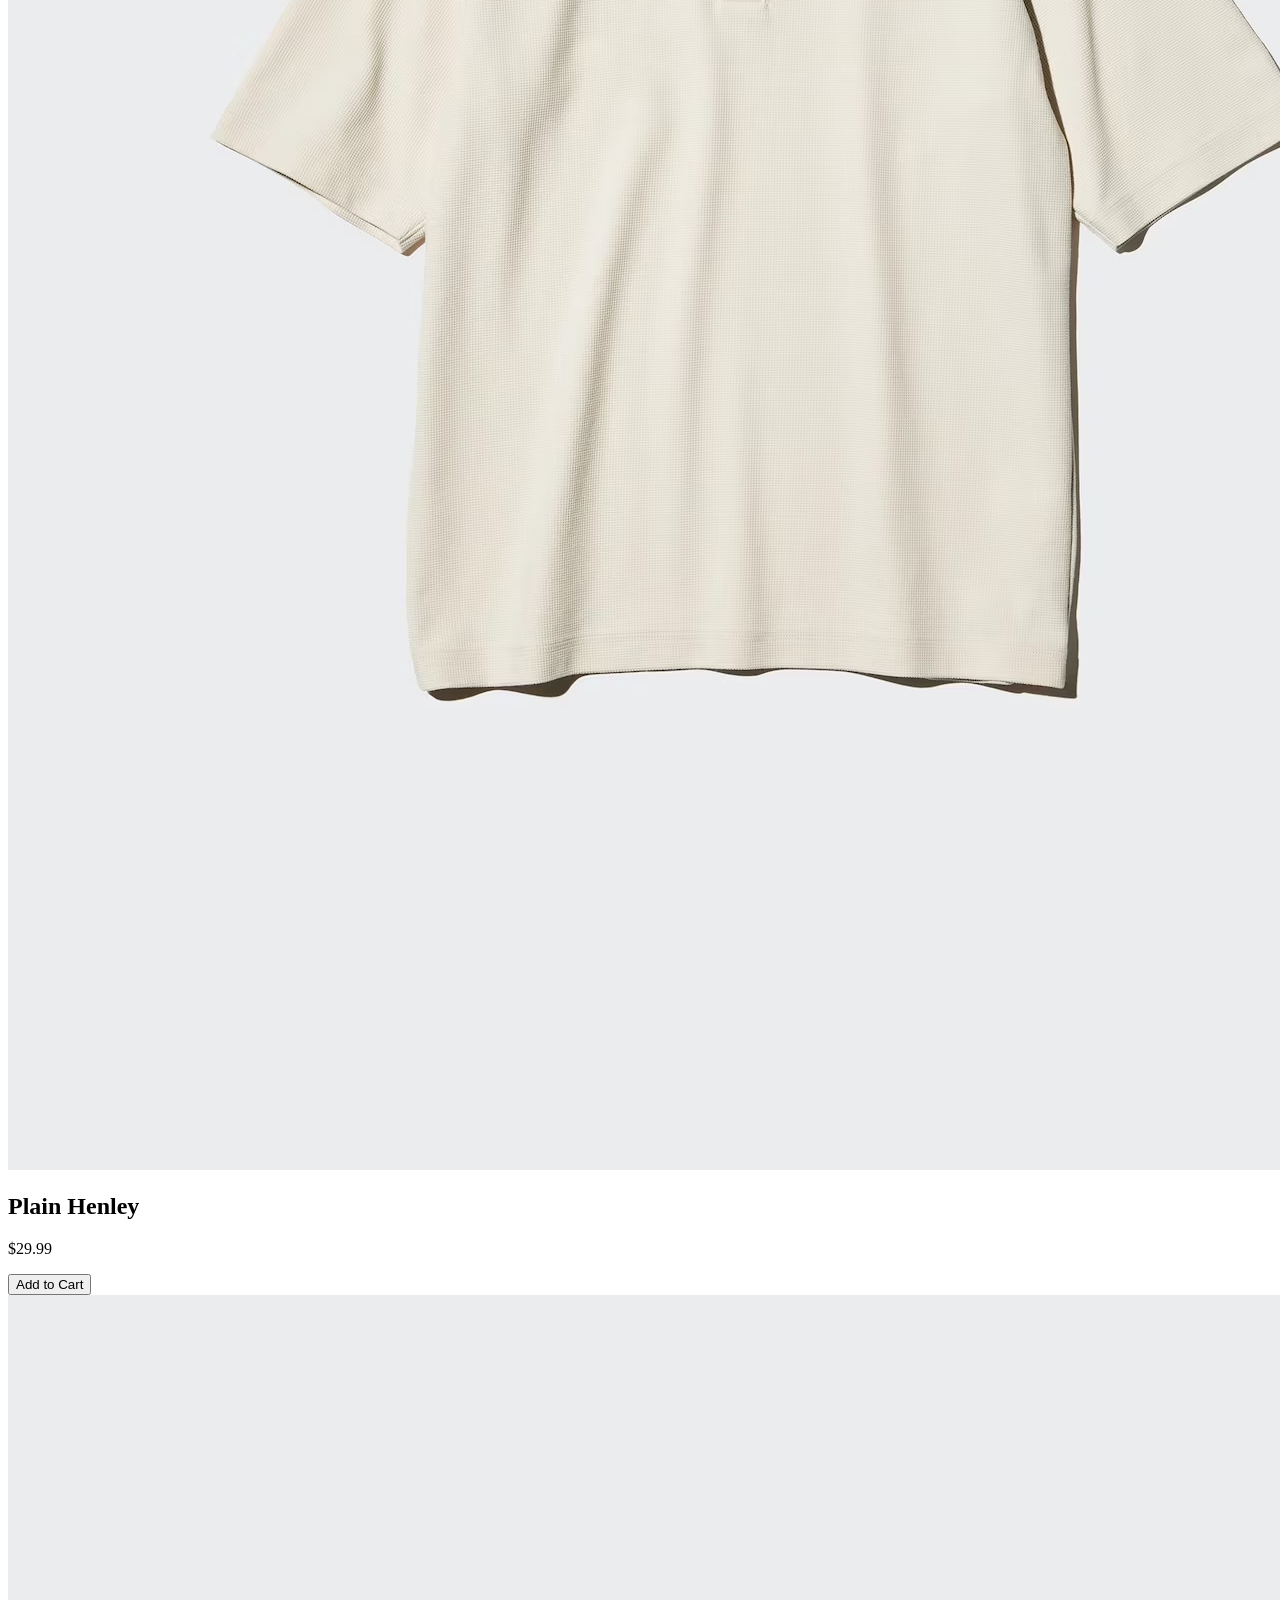
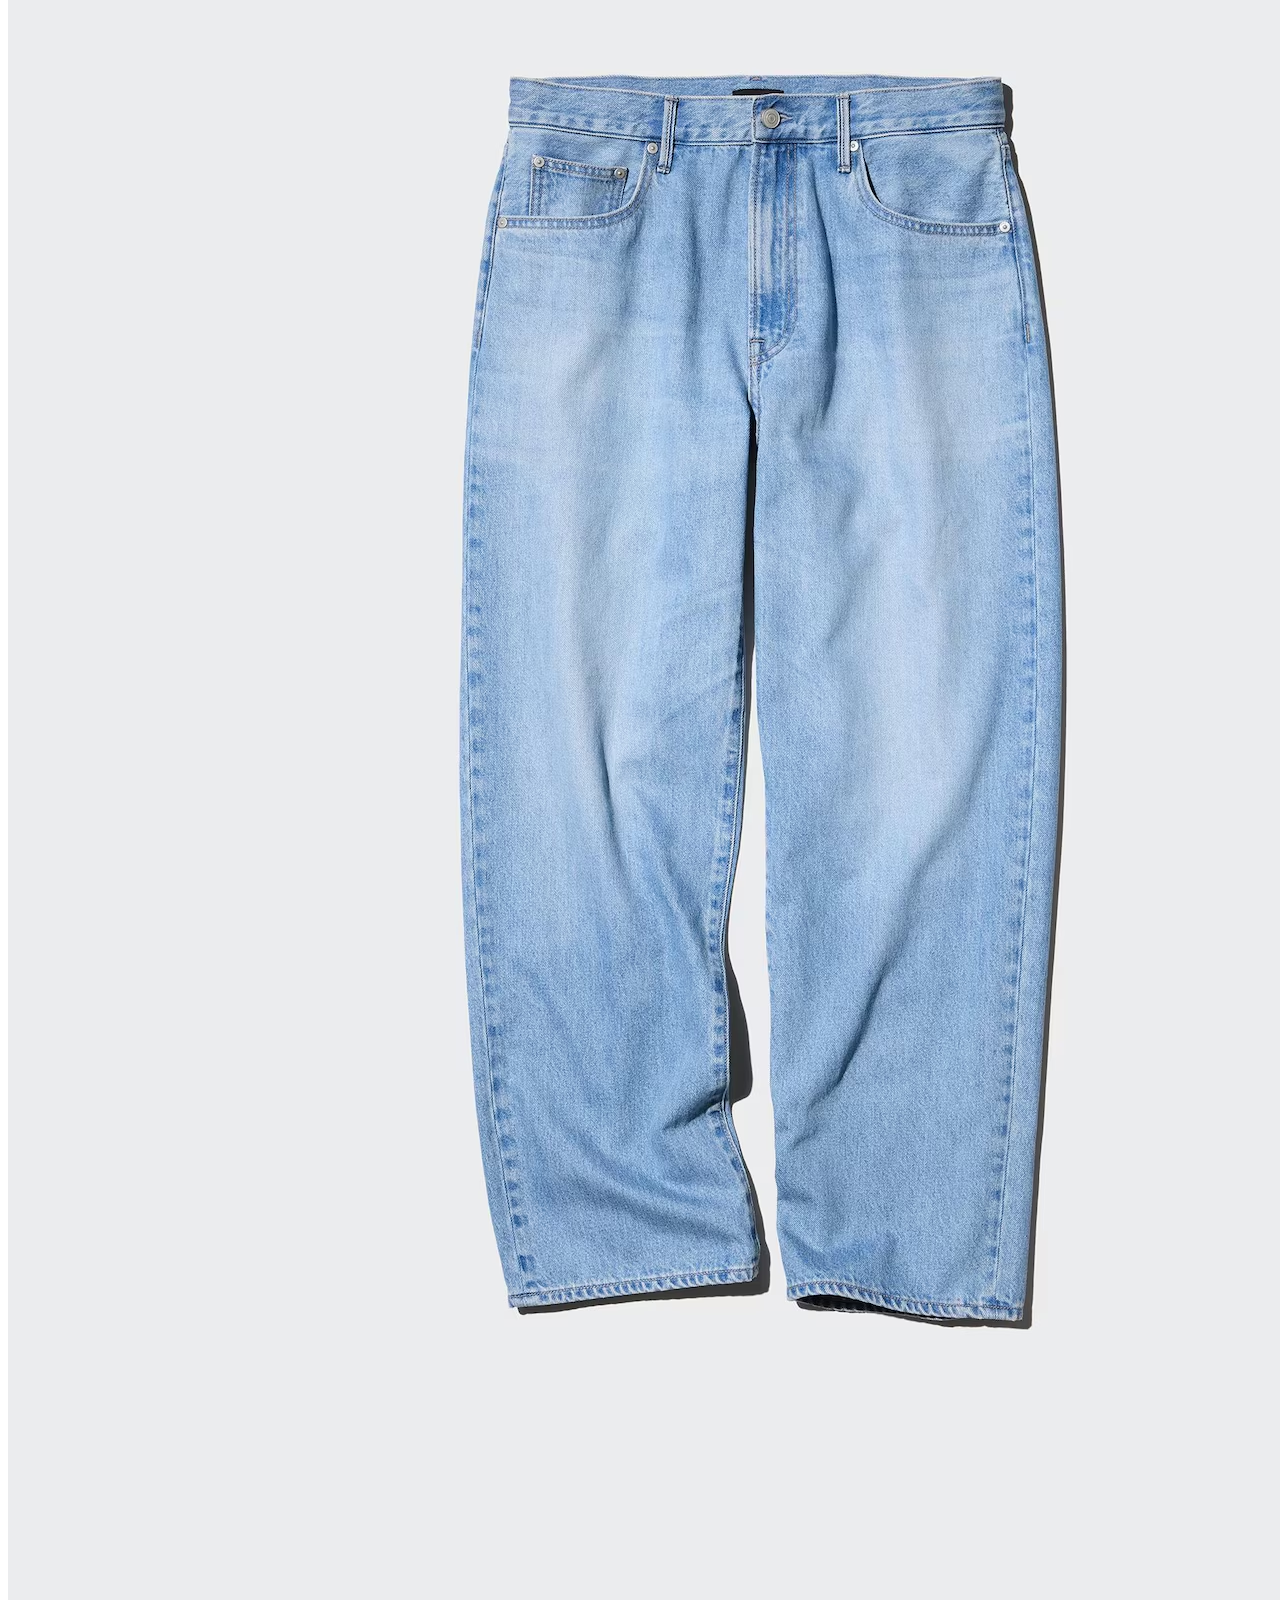
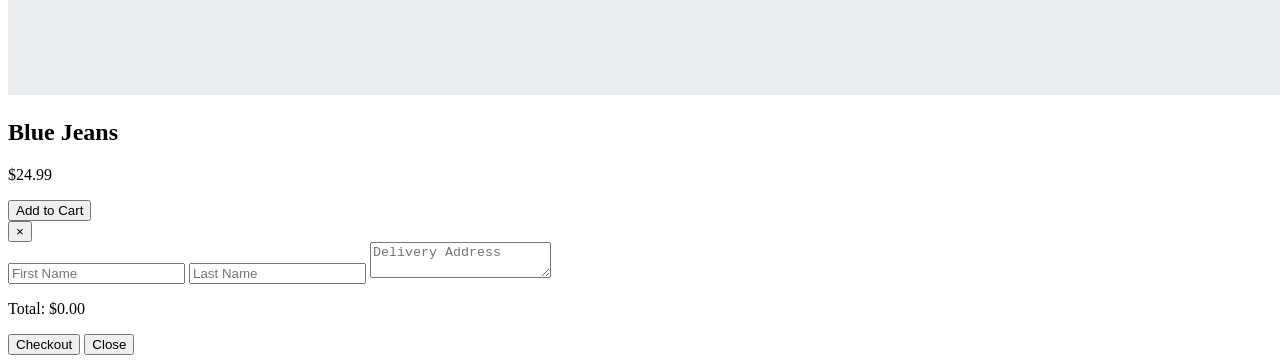
==== commit 14c136e6: "Update index.html" ====
--- a/index.html
+++ b/index.html
@@ -149,7 +149,7 @@
   </head>
   <body class="bg-gradient-to-b from-blue-200 to-white min-h-screen relative">
     <header class="text-center py-10">
-      <h1 class="text-5xl font-bold text-blue-900">OpenAI Supply Shop</h1>
+      <h1 class="text-5xl font-bold text-blue-900">Michael's Store But Not To Be Confused with Michaels</h1>
       <p class="text-lg mt-2">For Customers Named Michael Only</p>
       <button id="cart-btn" class="mt-4 bg-blue-700 text-white px-4 py-2 rounded-lg hover:bg-blue-800">
         🛒 View Cart
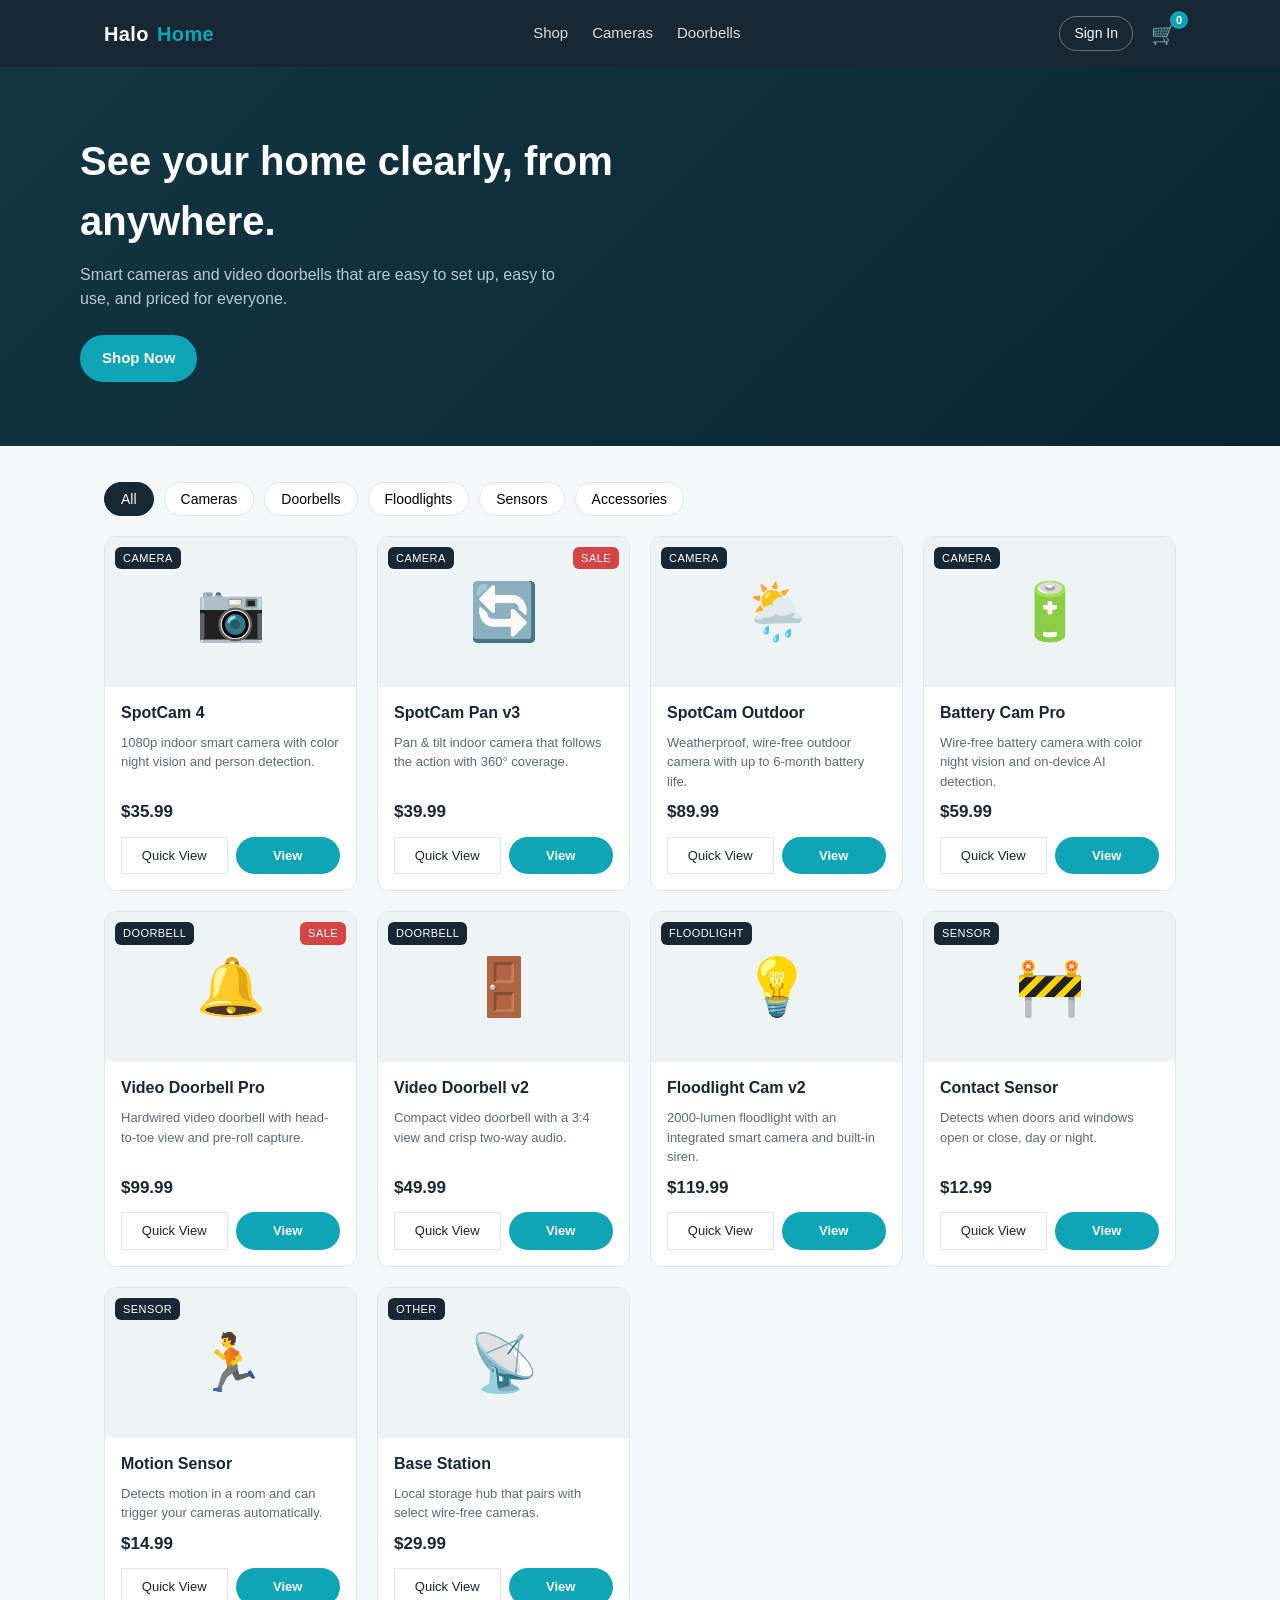
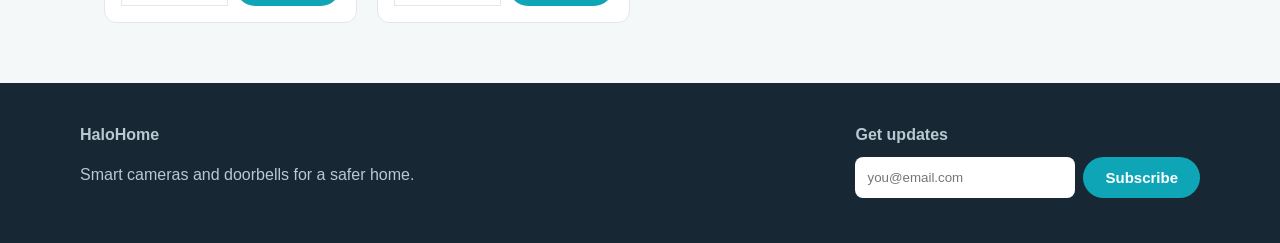
==== commit fc75a74f: "Add files via upload" ====
--- a/index.html
+++ b/index.html
@@ -1,220 +1,173 @@
-<!DOCTYPE html>
+<!doctype html>
 <html lang="en">
-  <head>
-    <meta charset="UTF-8" />
-    <meta name="viewport" content="width=device-width, initial-scale=1.0" />
-    <title>Michael's Store But Not To Be Confused with Michaels</title>
-    <script src="https://cdn.tailwindcss.com"></script>
+<head>
+<meta charset="utf-8" />
+<meta name="viewport" content="width=device-width, initial-scale=1" />
+<title>HaloHome — Smart Home Security</title>
+<link rel="stylesheet" href="css/style.css" />
+<script src="js/rudder-config.js"></script>
+</head>
+<body>
 
-    <!-- RudderStack v3 Snippet -->
-    <script type="text/javascript">
-      !function(){"use strict";window.RudderSnippetVersion="3.0.60";var e="rudderanalytics";window[e]||(window[e]=[])
-      ;var rudderanalytics=window[e];if(Array.isArray(rudderanalytics)){
-      if(true===rudderanalytics.snippetExecuted&&window.console&&console.error){
-      console.error("RudderStack JavaScript SDK snippet included more than once.")}else{rudderanalytics.snippetExecuted=true,
-      window.rudderAnalyticsBuildType="legacy";var sdkBaseUrl="https://cdn.rudderlabs.com";var sdkVersion="v3"
-      ;var sdkFileName="rsa.min.js";var scriptLoadingMode="async"
-      ;var r=["setDefaultInstanceKey","load","ready","page","track","identify","alias","group","reset","setAnonymousId","startSession","endSession","consent"]
-      ;for(var n=0;n<r.length;n++){var t=r[n];rudderanalytics[t]=function(r){return function(){var n
-      ;Array.isArray(window[e])?rudderanalytics.push([r].concat(Array.prototype.slice.call(arguments))):null===(n=window[e][r])||void 0===n||n.apply(window[e],arguments)
-      }}(t)}try{
-      new Function('class Test{field=()=>{};test({prop=[]}={}){return prop?(prop?.property??[...prop]):import("");}}'),
-      window.rudderAnalyticsBuildType="modern"}catch(i){}var d=document.head||document.getElementsByTagName("head")[0]
-      ;var o=document.body||document.getElementsByTagName("body")[0];window.rudderAnalyticsAddScript=function(e,r,n){
-      var t=document.createElement("script");t.src=e,t.setAttribute("data-loader","RS_JS_SDK"),r&&n&&t.setAttribute(r,n),
-      "async"===scriptLoadingMode?t.async=true:"defer"===scriptLoadingMode&&(t.defer=true),
-      d?d.insertBefore(t,d.firstChild):o.insertBefore(t,o.firstChild)},window.rudderAnalyticsMount=function(){!function(){
-      if("undefined"==typeof globalThis){var e;var r=function getGlobal(){
-      return"undefined"!=typeof self?self:"undefined"!=typeof window?window:null}();r&&Object.defineProperty(r,"globalThis",{
-      value:r,configurable:true})}
-      }(),window.rudderAnalyticsAddScript("".concat(sdkBaseUrl,"/").concat(sdkVersion,"/").concat(window.rudderAnalyticsBuildType,"/").concat(sdkFileName),"data-rsa-write-key","2OvV4mlg8kveN6sdbImEy5hRnyG")
-      },
-      "undefined"==typeof Promise||"undefined"==typeof globalThis?window.rudderAnalyticsAddScript("https://polyfill-fastly.io/v3/polyfill.min.js?version=3.111.0&features=Symbol%2CPromise&callback=rudderAnalyticsMount"):window.rudderAnalyticsMount();
-      }}}();
-    </script>
+<header class="site-header">
+  <div class="header-inner">
+    <a class="logo" href="index.html">Halo<span class="dot">Home</span></a>
+    <nav class="main-nav">
+      <a href="index.html">Shop</a>
+      <a href="index.html#cameras">Cameras</a>
+      <a href="index.html#doorbells">Doorbells</a>
+    </nav>
+    <div class="header-actions">
+      <a class="btn-ghost-light" href="login.html" id="account-link">Sign In</a>
+      <a class="cart-link" href="cart.html">🛒<span class="cart-badge" id="cart-count">0</span></a>
+    </div>
+  </div>
+</header>
 
-    <!-- OneTrust Cookie Consent Notice -->
-    <script type="text/javascript" src="https://cdn.cookielaw.org/consent/7c9b4dc8-bb26-4b56-b89b-e5fac96e61a6/OtAutoBlock.js"></script>
-    <script src="https://cdn.cookielaw.org/scripttemplates/otSDKStub.js" type="text/javascript" charset="UTF-8" data-domain-script="7c9b4dc8-bb26-4b56-b89b-e5fac96e61a6"></script>
+<section class="hero">
+  <div class="hero-inner">
+    <h1>See your home clearly, from anywhere.</h1>
+    <p>Smart cameras and video doorbells that are easy to set up, easy to use, and priced for everyone.</p>
+    <a class="btn" href="#shop">Shop Now</a>
+  </div>
+</section>
 
-    <script>
-      // Track OptanonWrapper and SDK state
-      let optanonWrapperCallCount = 0;
-      let rudderSdkLoaded = false;
-      let rudderReadyProcessed = false;
+<div class="container" id="shop">
+  <div class="filters" id="filters"></div>
+  <div class="product-grid" id="product-grid"></div>
+</div>
 
-      function OptanonWrapper() {
-        optanonWrapperCallCount++;
-        console.log(`OptanonWrapper called (${optanonWrapperCallCount} times)`);
+<div class="modal-backdrop" id="quick-view-modal">
+  <div class="modal">
+    <button class="modal-close" id="quick-view-close">✕</button>
+    <div id="quick-view-body"></div>
+  </div>
+</div>
 
-        // Define consent groups
-        const consentGroups = {
-          targeting: "C0004",
-          // performance: "C0002",
-          functional: "C0003",
-          social_media: "C0005",
-          analytics: "C0007",
-          necessary: "C0001"
-        };
+<div class="toast" id="toast"></div>
 
-        // Check active consent categories
-        const isCategoryActive = (catId) => {
-          return typeof OptanonActiveGroups !== "undefined" && OptanonActiveGroups.indexOf(catId) > -1;
-        };
+<footer class="site-footer">
+  <div class="footer-inner">
+    <div>
+      <strong>HaloHome</strong>
+      <p>Smart cameras and doorbells for a safer home.</p>
+    </div>
+    <div class="newsletter">
+      <strong>Get updates</strong>
+      <form id="newsletter-form">
+        <input type="email" placeholder="you@email.com" required />
+        <button class="btn" type="submit">Subscribe</button>
+      </form>
+    </div>
+  </div>
+</footer>
 
-        const userConsent = {
-          targeting: isCategoryActive(consentGroups.targeting),
-          functional: isCategoryActive(consentGroups.functional),
-          social_media: isCategoryActive(consentGroups.social_media),
-          analytics: isCategoryActive(consentGroups.analytics),
-          necessary: isCategoryActive(consentGroups.necessary)
-        };
+<script src="js/products.js"></script>
+<script src="js/analytics.js"></script>
+<script src="js/cart.js"></script>
+<script>
+  const CATEGORIES = ["all", "camera", "doorbell", "floodlight", "sensor", "other"];
+  const CATEGORY_LABELS = {
+    all: "All",
+    camera: "Cameras",
+    doorbell: "Doorbells",
+    floodlight: "Floodlights",
+    sensor: "Sensors",
+    other: "Accessories"
+  };
+  let activeCategory = "all";
 
-        console.log("OptanonWrapper: User Consent", userConsent);
-        console.log("OptanonWrapper: Consent Banner Closed", window.OneTrust ? window.OneTrust.IsAlertBoxClosed() : "OneTrust not loaded");
-        console.log("OptanonWrapper: Analytics Consent (C0007)", userConsent.analytics);
+  function renderFilters() {
+    const el = document.getElementById("filters");
+    el.innerHTML = CATEGORIES.map(
+      (c) => `<button class="filter-chip ${c === activeCategory ? "active" : ""}" data-cat="${c}">${CATEGORY_LABELS[c]}</button>`
+    ).join("");
+    el.querySelectorAll(".filter-chip").forEach((btn) => {
+      btn.addEventListener("click", () => {
+        activeCategory = btn.dataset.cat;
+        renderFilters();
+        renderGrid();
+      });
+    });
+  }
 
-        // Load RudderStack SDK only after consent banner is closed
-        if (window.OneTrust && window.OneTrust.IsAlertBoxClosed() && !rudderSdkLoaded) {
-          console.log("OptanonWrapper: Initializing RudderStack SDK after consent");
-          try {
-            rudderanalytics.load('2OvV4mlg8kveN6sdbImEy5hRnyG', 'https://rudderstacodk.dataplane.rudderstack.com', {
-              consentManagement: {
-                enabled: true,
-                provider: "oneTrust"
-              }
-            });
-            rudderSdkLoaded = true;
-            console.log("OptanonWrapper: RudderStack SDK load called successfully");
-          } catch (error) {
-            console.error("OptanonWrapper: Error loading RudderStack SDK", error);
-          }
-
-          // Register ready callback
-          try {
-            rudderanalytics.ready(() => {
-              if (!rudderReadyProcessed) {
-                console.log("RudderStack SDK is ready");
-                console.log("RudderStack queue before processing", window.rudderanalytics);
-                try {
-                  rudderanalytics.consent({
-                    consent: userConsent
-                  });
-                  rudderanalytics.track("View Main Page");
-                } catch (error) {
-                  console.error("RudderStack ready: Error sending initial events", error);
-                }
-                rudderReadyProcessed = true;
-              } else {
-                console.log("RudderStack ready logic already processed, skipping");
-              }
-            });
-          } catch (error) {
-            console.error("OptanonWrapper: Error registering ready callback", error);
-          }
-        } else if (!window.OneTrust) {
-          console.warn("OptanonWrapper: OneTrust not loaded, cannot check consent status");
-        } else if (!window.OneTrust.IsAlertBoxClosed()) {
-          console.log("OptanonWrapper: Consent banner still open, delaying SDK load");
-        } else {
-          console.log("OptanonWrapper: RudderStack SDK already loaded, skipping load");
-        }
-
-        // Listen for consent changes
-        if (window.OneTrust && window.OneTrust.OnConsentChanged && rudderSdkLoaded) {
-          window.OneTrust.OnConsentChanged(() => {
-            console.log("OneTrust consent changed", OptanonActiveGroups);
-            const updatedConsent = {
-              targeting: isCategoryActive(consentGroups.targeting),
-              // performance: isCategoryActive(consentGroups.performance),
-              functional: isCategoryActive(consentGroups.functional),
-              social_media: isCategoryActive(consentGroups.social_media),
-              analytics: isCategoryActive(consentGroups.analytics),
-              necessary: isCategoryActive(consentGroups.necessary)
-            };
-            console.log("Updating consent", updatedConsent);
-            try {
-              rudderanalytics.consent({
-                consent: updatedConsent
-              });
-            } catch (error) {
-              console.error("OneTrust consent changed: Error updating consent", error);
-            }
-          });
-        }
-      }
-    </script>
-
-    <script src="app.js" defer></script>
-  </head>
-  <body class="bg-gradient-to-b from-blue-200 to-white min-h-screen relative">
-    <header class="text-center py-10">
-      <h1 class="text-5xl font-bold text-blue-900">Michael's Store But Not To Be Confused with Michaels</h1>
-      <p class="text-lg mt-2">For Customers Named Michael Only</p>
-      <button id="cart-btn" class="mt-4 bg-blue-700 text-white px-4 py-2 rounded-lg hover:bg-blue-800">
-        🛒 View Cart
-      </button>
-    </header>
-
-    <div id="auth-section" class="absolute top-4 right-4">
-      <button onclick="toggleSignIn()" class="bg-green-600 text-white px-4 py-2 rounded hover:bg-green-700">
-        🔐 Sign In
-      </button>
-    </div>
-
-    <div id="signin-modal" class="fixed inset-0 bg-black bg-opacity-50 hidden flex justify-center items-center z-50">
-      <div class="bg-white rounded-lg p-6 w-80">
-        <h2 class="text-xl font-bold mb-4">Sign In</h2>
-        <input id="email" type="email" placeholder="Email" class="w-full px-3 py-2 border rounded mb-4" />
-        <input id="password" type="password" placeholder="Password" class="w-full px-3 py-2 border rounded mb-4" />
-        <button onclick="signIn()" class="bg-blue-700 text-white px-4 py-2 rounded hover:bg-blue-800 w-full">
-          Sign In
-        </button>
-        <button onclick="toggleSignIn()" class="mt-2 text-sm text-red-600 underline w-full">
-          Cancel
-        </button>
-      </div>
-    </div>
-
-    <main class="grid grid-cols-1 sm:grid-cols-2 md:grid-cols-3 gap-6 px-8 pb-12" id="product-list"></main>
-
-    <div id="image-modal" class="fixed inset-0 bg-black bg-opacity-80 hidden flex justify-center items-center z-50">
-      <div class="relative">
-        <button onclick="closeImageModal()" class="absolute top-2 right-2 text-black text-xl font-bold">
-          ×
-        </button>
-        <img id="modal-img" src="" class="max-h-[80vh] max-w-[90vw] rounded-lg shadow-lg" />
-      </div>
-    </div>
-
-    <div class="hidden opacity-100"></div>
-
-    <div id="toast" class="fixed bottom-4 right-4 bg-green-600 text-white px-4 py-2 rounded shadow-lg opacity-0 transition-opacity duration-300 z-50"></div>
-
-    <div id="cart-modal" class="fixed inset-0 bg-black bg-opacity-50 hidden flex justify-center items-center z-50">
-      <div class="bg-white rounded-lg p-6 w-80">
-        <input id="first-name" type="text" placeholder="First Name" class="mt-2 w-full px-2 py-1 text-sm border rounded" />
-        <input id="last-name" type="text" placeholder="Last Name" class="mt-2 w-full px-2 py-1 text-sm border rounded" />
-        <textarea id="delivery-address" placeholder="Delivery Address" class="mt-2 w-full px-2 py-1 text-sm border rounded"></textarea>
-        <ul id="cart-items" class="mt-4 space-y-2"></ul>
-        <p id="total" class="mt-4 font-semibold text-sm">Total: $0.00</p>
-        <div class="pb-24">
-          <button class="mt-4 bg-blue-700 text-white px-4 py-2 rounded hover:bg-blue-800" onclick="checkout()">
-            Checkout
-          </button>
-          <button class="mt-2 text-sm text-red-600 underline" onclick="toggleCart()">
-            Close
-          </button>
+  function renderGrid() {
+    const grid = document.getElementById("product-grid");
+    const items = activeCategory === "all" ? PRODUCTS : PRODUCTS.filter((p) => p.category === activeCategory);
+    grid.innerHTML = items.map((p) => `
+      <div class="product-card">
+        <div class="product-media">
+          <span class="badge">${p.category}</span>
+          ${p.discount ? '<span class="badge discount">Sale</span>' : ""}
+          ${p.icon}
+        </div>
+        <div class="product-body">
+          <h3>${p.name}</h3>
+          <p class="desc">${p.description}</p>
+          <div class="price-row">
+            <span class="price">${formatPrice(p.price)}</span>
+          </div>
+          <div class="card-actions">
+            <button class="btn-secondary" data-quickview="${p.sku}">Quick View</button>
+            <a class="btn" href="product.html?sku=${p.sku}">View</a>
+          </div>
         </div>
       </div>
-    </div>
+    `).join("");
 
-    <!-- Cloudflare Challenge Script (Commented Out for Local Development) -->
-    <!--
-    <script>
-      (function(){function c(){var b=a.contentDocument||a.contentWindow.document;if(b){var d=b.createElement('script');d.innerHTML="window.__CF$cv$params={r:'93926e5e1bb2b0db',t:'MTc0NjEzNTU2Mi4wMDAwMDA='};var a=document.createElement('script');a.nonce='';a.src='/cdn-cgi/challenge-platform/scripts/jsd/main.js';document.getElementsByTagName('head')[0].appendChild(a);";b.getElementsByTagName('head')[0].appendChild(d)}}if(document.body){var a=document.createElement('iframe');a.height=1;a.width=1;a.style.position='absolute';a.style.top=0;a.style.left=0;a.style.border='none';a.style.visibility='hidden';document.body.appendChild(a);if('loading'!==document.readyState)c();else if(window.addEventListener)document.addEventListener('DOMContentLoaded',c);else{var e=document.onreadystatechange||function(){};document.onreadystatechange=function(b){e(b);'loading'!==document.readyState&&(document.onreadystatechange=e,c())}}}})();
-    </script>
-    -->
-    <!-- Re-enable the Cloudflare script above when deploying to a Cloudflare-hosted environment -->
-  </body>
+    grid.querySelectorAll("[data-quickview]").forEach((btn) => {
+      btn.addEventListener("click", () => openQuickView(btn.dataset.quickview));
+    });
+  }
+
+  function openQuickView(sku) {
+    const p = findProduct(sku);
+    if (!p) return;
+    document.getElementById("quick-view-body").innerHTML = `
+      <div style="font-size:64px; text-align:center; margin-bottom:12px;">${p.icon}</div>
+      <h2 style="margin:0 0 6px;">${p.name}</h2>
+      <p style="color:var(--muted); margin:0 0 14px;">${p.description}</p>
+      <p class="price" style="font-size:20px; margin-bottom:16px;">${formatPrice(p.price)}</p>
+      <a class="btn" style="width:100%; text-align:center; display:block;" href="product.html?sku=${p.sku}">View Full Details</a>
+    `;
+    document.getElementById("quick-view-modal").classList.add("open");
+
+    // product_viewed: fired for lightweight "quick look" impressions from the
+    // grid, as distinct from the full pdp_viewed event on the PDP itself.
+    trackProductViewed(p.name);
+  }
+
+  document.getElementById("quick-view-close").addEventListener("click", () => {
+    document.getElementById("quick-view-modal").classList.remove("open");
+  });
+  document.getElementById("quick-view-modal").addEventListener("click", (e) => {
+    if (e.target.id === "quick-view-modal") e.target.classList.remove("open");
+  });
+
+  function showToast(message) {
+    const toast = document.getElementById("toast");
+    toast.textContent = message;
+    toast.classList.add("show");
+    setTimeout(() => toast.classList.remove("show"), 2200);
+  }
+
+  document.getElementById("newsletter-form").addEventListener("submit", (e) => {
+    e.preventDefault();
+    trackFormSubmit();
+    showToast("Thanks for subscribing!");
+    e.target.reset();
+  });
+
+  const loggedInEmail = localStorage.getItem("halo_user_email");
+  if (loggedInEmail) {
+    const link = document.getElementById("account-link");
+    link.textContent = "My Account";
+    link.href = "account.html";
+  }
+
+  renderFilters();
+  renderGrid();
+  trackPage();
+</script>
+</body>
 </html>
--- a/css/style.css
+++ b/css/style.css
@@ -0,0 +1,611 @@
+:root {
+  --accent: #0ea5b7;
+  --accent-dark: #0b8494;
+  --ink: #182734;
+  --muted: #5c6b78;
+  --bg: #f5f8f9;
+  --card: #ffffff;
+  --border: #e1e8ea;
+  --danger: #d64545;
+  --radius: 12px;
+}
+
+* { box-sizing: border-box; }
+
+body {
+  margin: 0;
+  font-family: -apple-system, BlinkMacSystemFont, "Segoe UI", Roboto, sans-serif;
+  background: var(--bg);
+  color: var(--ink);
+  line-height: 1.5;
+}
+
+a { color: inherit; text-decoration: none; }
+
+.container {
+  max-width: 1120px;
+  margin: 0 auto;
+  padding: 0 24px;
+}
+
+/* Header */
+header.site-header {
+  background: var(--ink);
+  color: #fff;
+  position: sticky;
+  top: 0;
+  z-index: 20;
+}
+
+.header-inner {
+  display: flex;
+  align-items: center;
+  justify-content: space-between;
+  padding: 16px 24px;
+  max-width: 1120px;
+  margin: 0 auto;
+}
+
+.logo {
+  font-size: 20px;
+  font-weight: 700;
+  letter-spacing: 0.02em;
+  display: flex;
+  align-items: center;
+  gap: 8px;
+}
+
+.logo .dot { color: var(--accent); }
+
+nav.main-nav {
+  display: flex;
+  gap: 24px;
+  font-size: 15px;
+}
+
+nav.main-nav a {
+  opacity: 0.85;
+}
+
+nav.main-nav a:hover { opacity: 1; }
+
+.header-actions {
+  display: flex;
+  align-items: center;
+  gap: 18px;
+}
+
+.cart-link {
+  position: relative;
+  font-size: 20px;
+}
+
+.cart-badge {
+  position: absolute;
+  top: -8px;
+  right: -12px;
+  background: var(--accent);
+  color: #fff;
+  font-size: 11px;
+  font-weight: 700;
+  padding: 1px 6px;
+  border-radius: 999px;
+}
+
+.btn-ghost-light {
+  color: #fff;
+  border: 1px solid rgba(255,255,255,0.35);
+  padding: 6px 14px;
+  border-radius: 999px;
+  font-size: 14px;
+}
+
+/* Hero */
+.hero {
+  background: linear-gradient(135deg, #123642, #0a2530);
+  color: #fff;
+  padding: 64px 24px;
+}
+
+.hero-inner {
+  max-width: 1120px;
+  margin: 0 auto;
+}
+
+.hero h1 {
+  font-size: 40px;
+  margin: 0 0 12px;
+  max-width: 560px;
+}
+
+.hero p {
+  color: #b9c9d0;
+  max-width: 480px;
+  margin: 0 0 24px;
+}
+
+.btn {
+  display: inline-block;
+  background: var(--accent);
+  color: #fff;
+  border: none;
+  padding: 12px 22px;
+  border-radius: 999px;
+  font-size: 15px;
+  font-weight: 600;
+  cursor: pointer;
+  transition: background 0.15s ease;
+}
+
+.btn:hover { background: var(--accent-dark); }
+.btn:disabled { background: #9fb3ba; cursor: not-allowed; }
+
+.btn-secondary {
+  background: transparent;
+  color: var(--ink);
+  border: 1px solid var(--border);
+}
+
+.btn-secondary:hover { background: #eef2f3; }
+
+.btn-danger {
+  background: transparent;
+  color: var(--danger);
+  border: 1px solid rgba(214,69,69,0.3);
+}
+
+/* Filters */
+.filters {
+  display: flex;
+  gap: 10px;
+  flex-wrap: wrap;
+  margin: 36px 0 20px;
+}
+
+.filter-chip {
+  padding: 8px 16px;
+  border-radius: 999px;
+  border: 1px solid var(--border);
+  background: #fff;
+  font-size: 14px;
+  cursor: pointer;
+}
+
+.filter-chip.active {
+  background: var(--ink);
+  color: #fff;
+  border-color: var(--ink);
+}
+
+/* Product grid */
+.product-grid {
+  display: grid;
+  grid-template-columns: repeat(auto-fill, minmax(230px, 1fr));
+  gap: 20px;
+  margin: 20px 0 60px;
+}
+
+.product-card {
+  background: var(--card);
+  border: 1px solid var(--border);
+  border-radius: var(--radius);
+  overflow: hidden;
+  display: flex;
+  flex-direction: column;
+}
+
+.product-media {
+  background: #eef4f5;
+  height: 150px;
+  display: flex;
+  align-items: center;
+  justify-content: center;
+  font-size: 56px;
+  position: relative;
+}
+
+.badge {
+  position: absolute;
+  top: 10px;
+  left: 10px;
+  background: var(--ink);
+  color: #fff;
+  font-size: 11px;
+  text-transform: uppercase;
+  letter-spacing: 0.04em;
+  padding: 3px 8px;
+  border-radius: 6px;
+}
+
+.badge.discount {
+  left: auto;
+  right: 10px;
+  background: var(--danger);
+}
+
+.product-body {
+  padding: 14px 16px 16px;
+  display: flex;
+  flex-direction: column;
+  gap: 8px;
+  flex: 1;
+}
+
+.product-body h3 {
+  margin: 0;
+  font-size: 16px;
+}
+
+.product-body p.desc {
+  color: var(--muted);
+  font-size: 13px;
+  margin: 0;
+  flex: 1;
+}
+
+.price-row {
+  display: flex;
+  align-items: baseline;
+  gap: 8px;
+}
+
+.price {
+  font-weight: 700;
+  font-size: 17px;
+}
+
+.price.was {
+  font-weight: 400;
+  font-size: 13px;
+  color: var(--muted);
+  text-decoration: line-through;
+}
+
+.card-actions {
+  display: flex;
+  gap: 8px;
+  margin-top: 4px;
+}
+
+.card-actions .btn, .card-actions .btn-secondary {
+  flex: 1;
+  padding: 9px 10px;
+  font-size: 13px;
+  text-align: center;
+}
+
+/* Modal (quick view) */
+.modal-backdrop {
+  position: fixed;
+  inset: 0;
+  background: rgba(10,20,25,0.55);
+  display: none;
+  align-items: center;
+  justify-content: center;
+  z-index: 50;
+  padding: 20px;
+}
+
+.modal-backdrop.open { display: flex; }
+
+.modal {
+  background: #fff;
+  border-radius: var(--radius);
+  max-width: 420px;
+  width: 100%;
+  padding: 24px;
+  position: relative;
+}
+
+.modal-close {
+  position: absolute;
+  top: 14px;
+  right: 16px;
+  background: none;
+  border: none;
+  font-size: 18px;
+  cursor: pointer;
+  color: var(--muted);
+}
+
+/* PDP */
+.pdp {
+  display: grid;
+  grid-template-columns: 1fr 1fr;
+  gap: 40px;
+  padding: 40px 0;
+}
+
+@media (max-width: 780px) {
+  .pdp { grid-template-columns: 1fr; }
+}
+
+.pdp-media {
+  background: #eef4f5;
+  border-radius: var(--radius);
+  height: 340px;
+  display: flex;
+  align-items: center;
+  justify-content: center;
+  font-size: 120px;
+}
+
+.pdp-info h1 { margin: 0 0 6px; font-size: 28px; }
+.pdp-info .price { font-size: 24px; }
+.pdp-info p.desc { color: var(--muted); margin: 14px 0 20px; }
+
+.qty-row {
+  display: flex;
+  align-items: center;
+  gap: 12px;
+  margin: 16px 0;
+}
+
+.qty-row input {
+  width: 60px;
+  padding: 8px;
+  border: 1px solid var(--border);
+  border-radius: 8px;
+  text-align: center;
+}
+
+.demo-panel {
+  margin-top: 32px;
+  border: 1px solid var(--border);
+  border-radius: var(--radius);
+  padding: 20px;
+  background: #fbfdfd;
+}
+
+.demo-panel h3 { margin-top: 0; font-size: 16px; }
+
+.demo-screen {
+  background: #0e1b22;
+  color: #7ee1ee;
+  border-radius: 8px;
+  height: 140px;
+  display: flex;
+  align-items: center;
+  justify-content: center;
+  font-size: 14px;
+  margin-bottom: 14px;
+  text-align: center;
+  padding: 12px;
+  transition: background 0.2s ease;
+}
+
+.demo-buttons {
+  display: flex;
+  flex-wrap: wrap;
+  gap: 8px;
+}
+
+.demo-buttons button {
+  padding: 8px 12px;
+  font-size: 13px;
+  border-radius: 8px;
+  border: 1px solid var(--border);
+  background: #fff;
+  cursor: pointer;
+}
+
+.demo-buttons button:hover { border-color: var(--accent); color: var(--accent-dark); }
+
+/* Forms */
+.form-page {
+  max-width: 440px;
+  margin: 48px auto;
+  background: #fff;
+  border: 1px solid var(--border);
+  border-radius: var(--radius);
+  padding: 32px;
+}
+
+.form-page h2 { margin-top: 0; }
+
+.field { margin-bottom: 16px; }
+
+.field label {
+  display: block;
+  font-size: 13px;
+  font-weight: 600;
+  margin-bottom: 6px;
+  color: var(--muted);
+}
+
+.field input, .field select {
+  width: 100%;
+  padding: 10px 12px;
+  border: 1px solid var(--border);
+  border-radius: 8px;
+  font-size: 14px;
+}
+
+.form-grid-2 {
+  display: grid;
+  grid-template-columns: 1fr 1fr;
+  gap: 14px;
+}
+
+.form-tabs {
+  display: flex;
+  gap: 8px;
+  margin-bottom: 24px;
+}
+
+.form-tabs button {
+  flex: 1;
+  padding: 10px;
+  border-radius: 8px;
+  border: 1px solid var(--border);
+  background: #f5f8f9;
+  cursor: pointer;
+  font-weight: 600;
+}
+
+.form-tabs button.active {
+  background: var(--ink);
+  color: #fff;
+  border-color: var(--ink);
+}
+
+.form-section { display: none; }
+.form-section.active { display: block; }
+
+.hint { font-size: 12px; color: var(--muted); margin-top: -8px; margin-bottom: 16px; }
+
+/* Cart page */
+.cart-table {
+  width: 100%;
+  border-collapse: collapse;
+  margin: 24px 0;
+}
+
+.cart-table th, .cart-table td {
+  text-align: left;
+  padding: 12px 8px;
+  border-bottom: 1px solid var(--border);
+  font-size: 14px;
+}
+
+.cart-summary {
+  max-width: 320px;
+  margin-left: auto;
+  background: #fff;
+  border: 1px solid var(--border);
+  border-radius: var(--radius);
+  padding: 20px;
+}
+
+.cart-summary .row {
+  display: flex;
+  justify-content: space-between;
+  margin-bottom: 8px;
+}
+
+.empty-state {
+  text-align: center;
+  padding: 80px 20px;
+  color: var(--muted);
+}
+
+/* Account */
+.account-grid {
+  display: grid;
+  grid-template-columns: 1fr 1fr;
+  gap: 24px;
+  margin: 32px 0 60px;
+}
+
+@media (max-width: 780px) {
+  .account-grid { grid-template-columns: 1fr; }
+}
+
+.panel {
+  background: #fff;
+  border: 1px solid var(--border);
+  border-radius: var(--radius);
+  padding: 24px;
+}
+
+.panel h2 { margin-top: 0; font-size: 18px; }
+
+.device-row {
+  display: flex;
+  align-items: center;
+  justify-content: space-between;
+  border: 1px solid var(--border);
+  border-radius: 8px;
+  padding: 12px 14px;
+  margin-bottom: 10px;
+  gap: 10px;
+  flex-wrap: wrap;
+}
+
+.device-row .meta { font-size: 13px; color: var(--muted); }
+
+.sub-actions {
+  display: flex;
+  gap: 6px;
+  flex-wrap: wrap;
+}
+
+.sub-actions button {
+  font-size: 12px;
+  padding: 6px 10px;
+  border-radius: 6px;
+  border: 1px solid var(--border);
+  background: #f5f8f9;
+  cursor: pointer;
+}
+
+.order-row {
+  border: 1px solid var(--border);
+  border-radius: 8px;
+  padding: 12px 14px;
+  margin-bottom: 10px;
+  font-size: 13px;
+}
+
+/* Footer */
+footer.site-footer {
+  background: var(--ink);
+  color: #b9c9d0;
+  margin-top: 40px;
+  padding: 40px 24px;
+}
+
+.footer-inner {
+  max-width: 1120px;
+  margin: 0 auto;
+  display: flex;
+  justify-content: space-between;
+  gap: 30px;
+  flex-wrap: wrap;
+}
+
+.newsletter form {
+  display: flex;
+  gap: 8px;
+  margin-top: 10px;
+}
+
+.newsletter input {
+  padding: 10px 12px;
+  border-radius: 8px;
+  border: none;
+  min-width: 220px;
+}
+
+/* Toast */
+.toast {
+  position: fixed;
+  bottom: 24px;
+  right: 24px;
+  background: var(--ink);
+  color: #fff;
+  padding: 12px 18px;
+  border-radius: 8px;
+  font-size: 14px;
+  opacity: 0;
+  transform: translateY(10px);
+  transition: all 0.25s ease;
+  z-index: 100;
+}
+
+.toast.show {
+  opacity: 1;
+  transform: translateY(0);
+}
+
+.confirmation {
+  max-width: 560px;
+  margin: 60px auto;
+  text-align: center;
+  background: #fff;
+  border: 1px solid var(--border);
+  border-radius: var(--radius);
+  padding: 40px;
+}
+
+.confirmation .big-check { font-size: 48px; }
